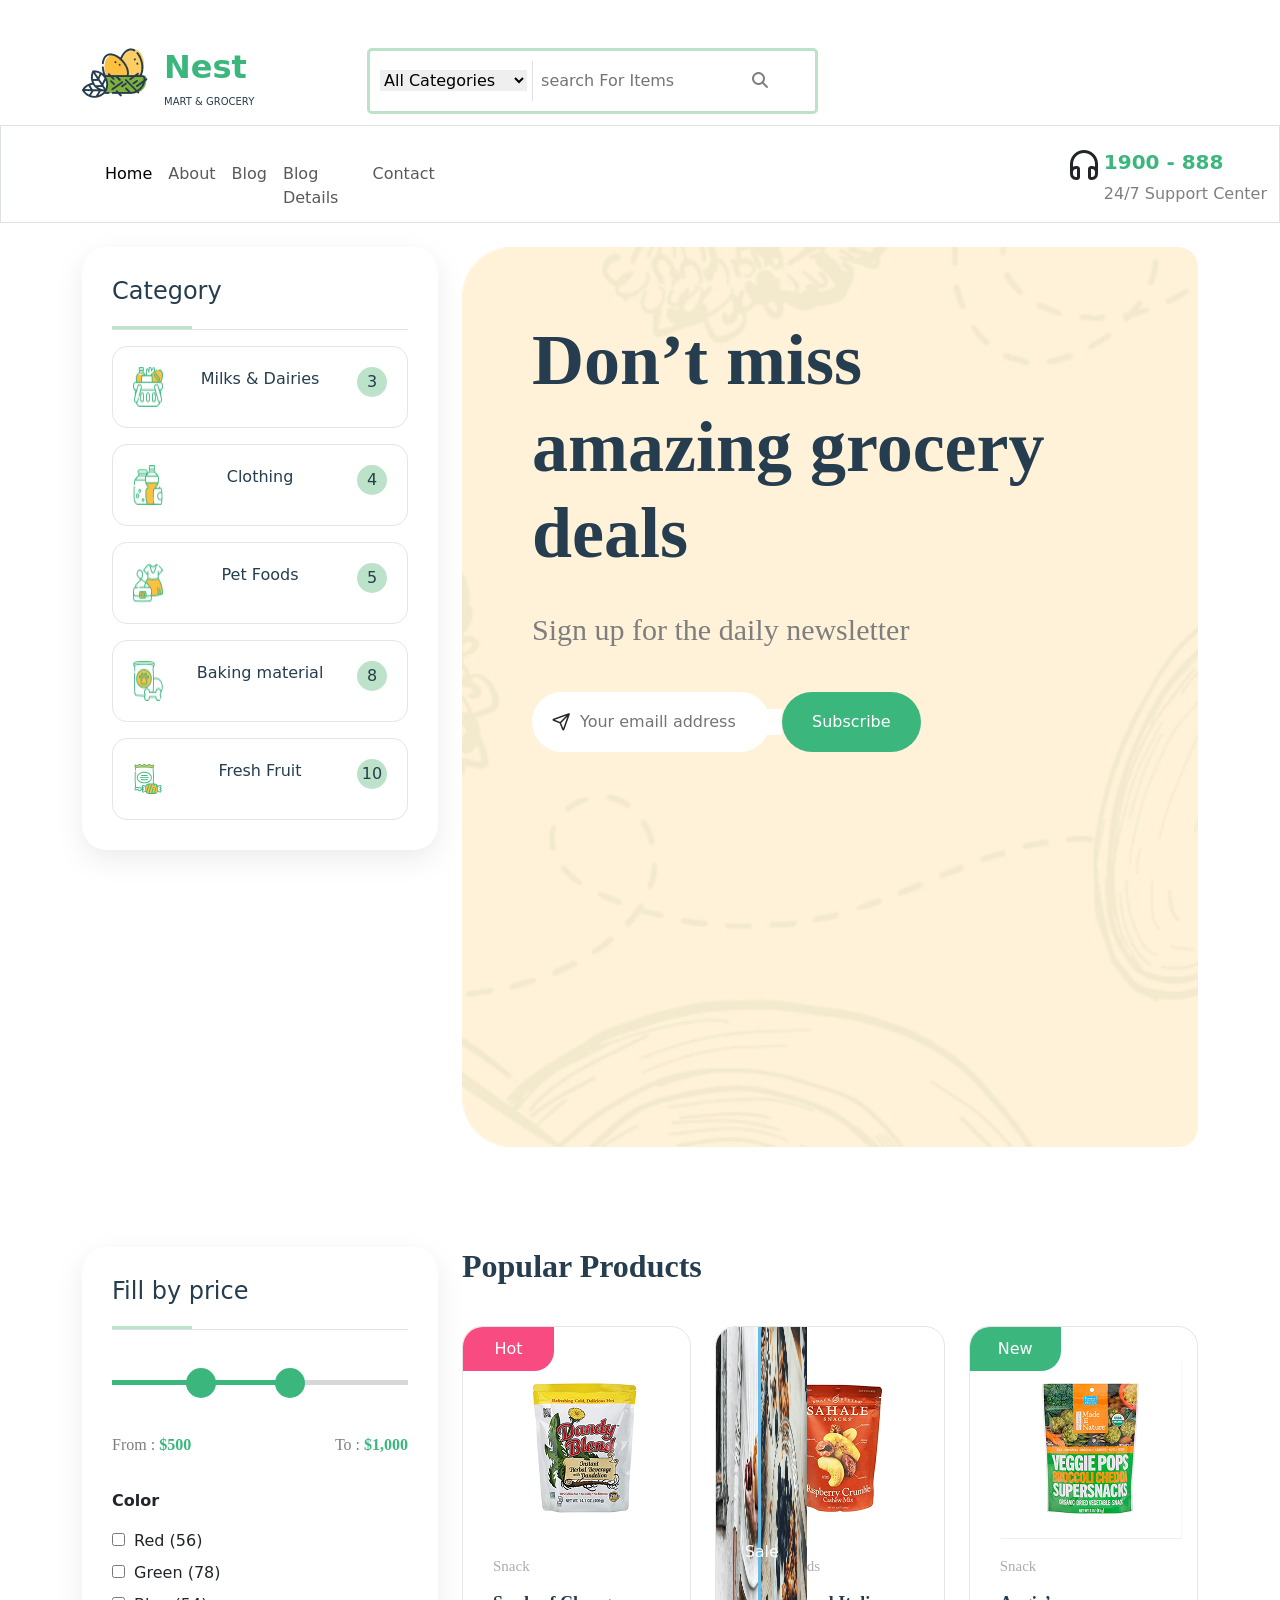
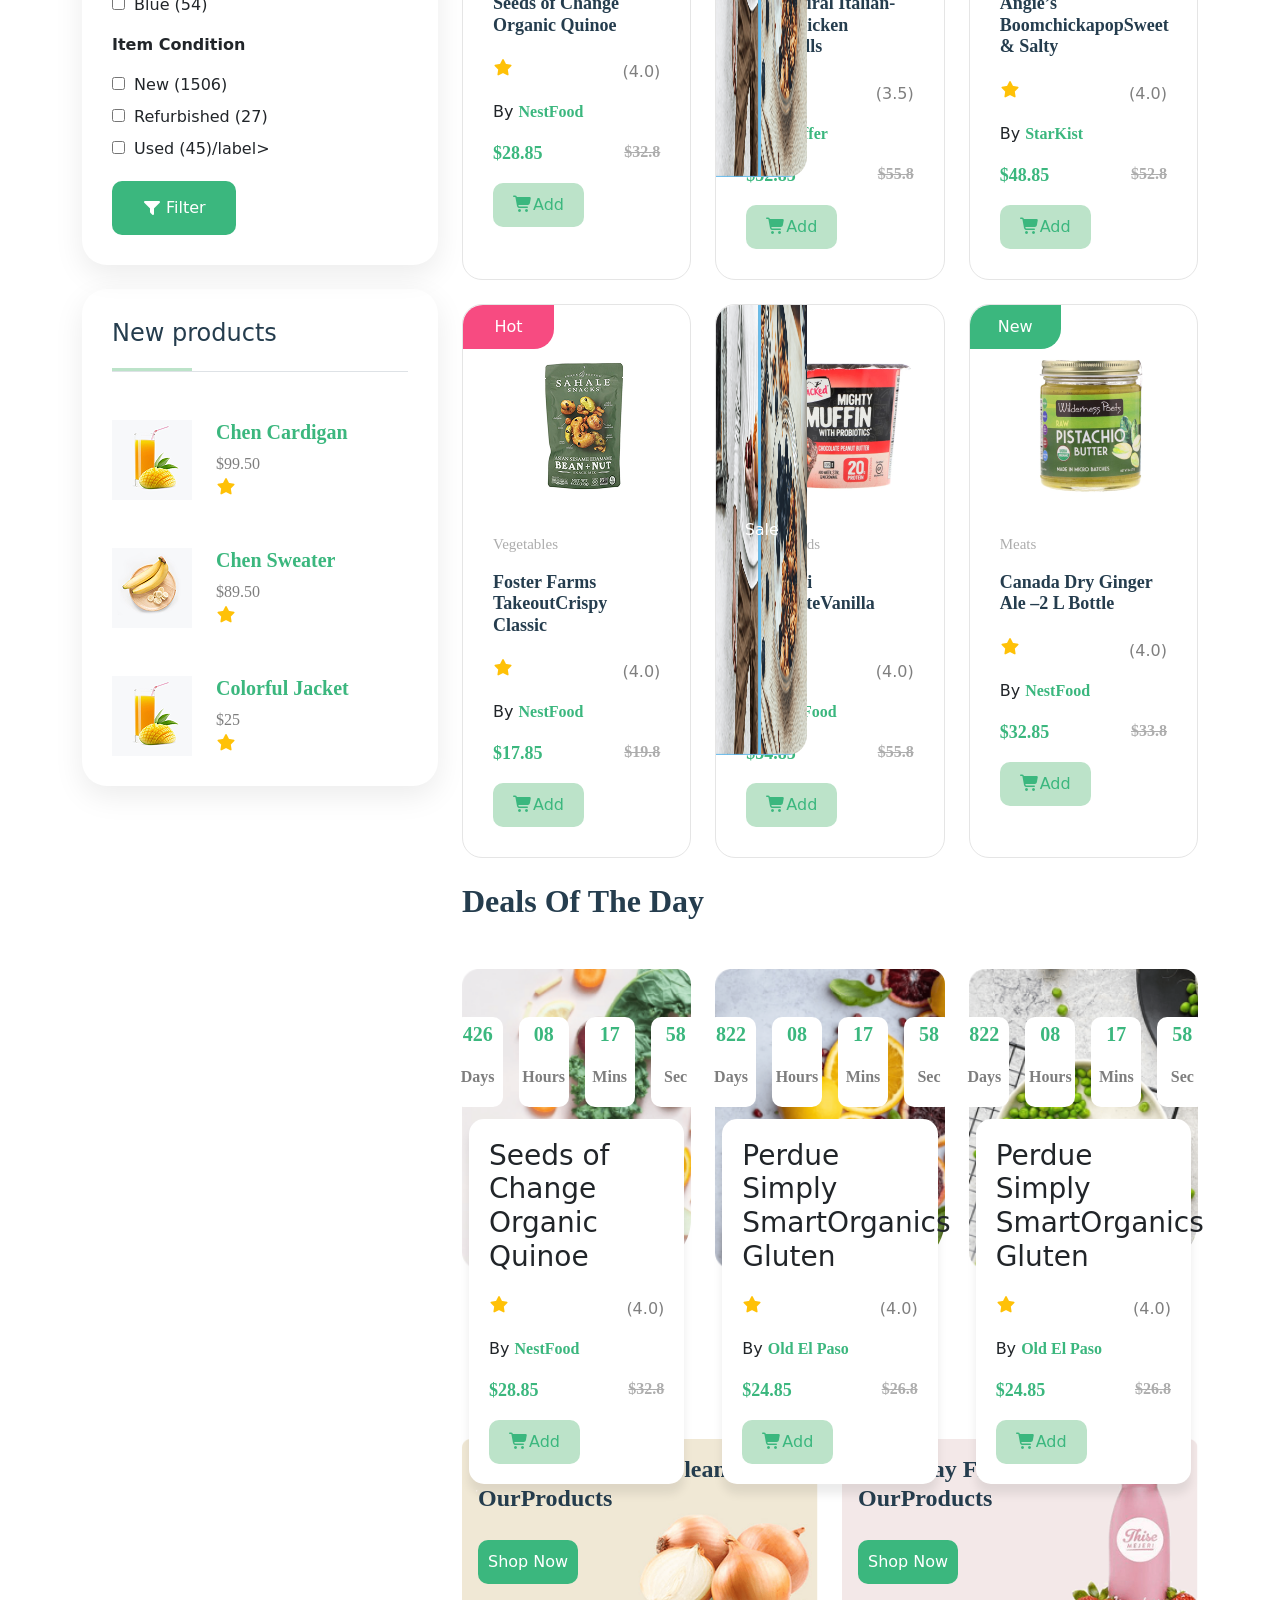
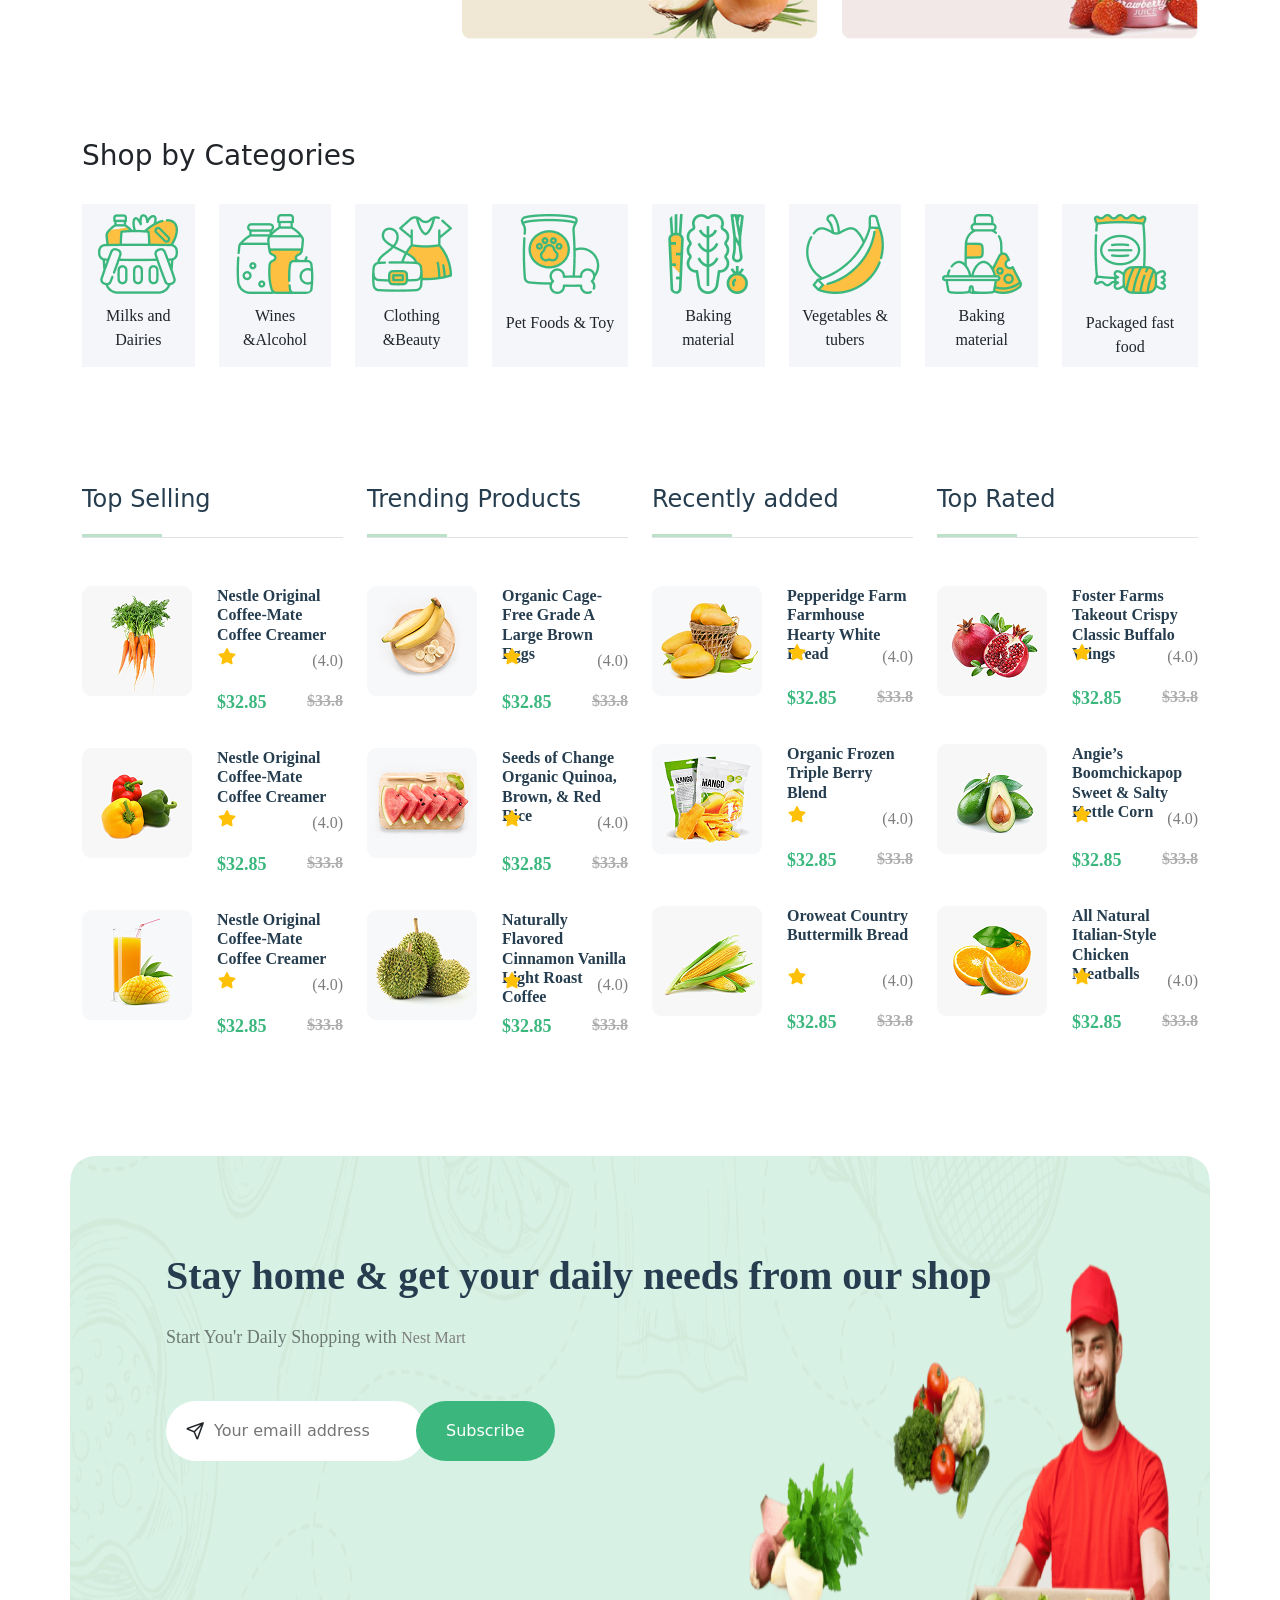
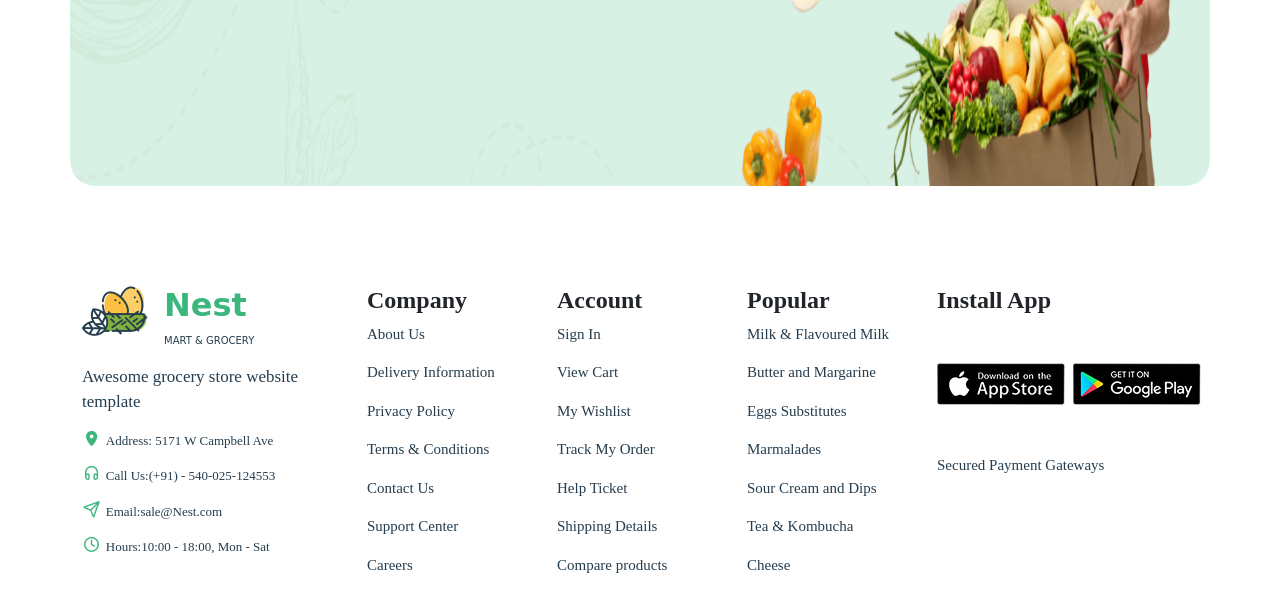
==== index.html @ 08a043b8 "update" ====
<!doctype html>
<html lang="en">
  <head>
    <meta charset="UTF-8" />
    <meta name="viewport" content="width=device-width, initial-scale=1.0" />
    <title>Home</title>
    <link rel="stylesheet" href="./CSS/bootstrap.min.css" />
    <link rel="stylesheet" href="./CSS/all.min.css" />
    <link rel="stylesheet" href="./CSS/style.css" />
    <link
      rel="stylesheet"
      href="https://cdn.jsdelivr.net/npm/swiper@11/swiper-bundle.min.css"
    />
  </head>
  <body>
    <header>
      <div class="container">
        <div class="row mt-5">
          <div class="col-md-3">
            <div class="d-flex">
              <figure>
                <img src="./imges/Clip path group.png" alt="lago" />
              </figure>
              <figcaption class="ms-3">
                <h2 class="h2-top">Nest</h2>
                <p class="p-top">MART & GROCERY</p>
              </figcaption>
            </div>
          </div>
          <div class="col-md-5">
            <div class="search">
              <select class="border-0">
                <option value="All Categories">All Categories</option>
                <option value="Milks & Dairies">Milks & Dairies</option>
                <option value="Clothing">Clothing</option>
                <option value="Pet Foods">Pet Foods</option>
                <option value="Baking material">Baking material</option>
                <option value="Fresh Fruit">Fresh Fruit</option>
              </select>
              <input
                type="text"
                placeholder="search For Items"
                class="p-2 w-50 border-0 border-start text-black-50"
              />
              <i class="fa-solid fa-magnifying-glass fa-1x text-black-50"></i>
            </div>
          </div>
         
        </div>
      </div>
      <nav class="navbar navbar-expand-lg border p-0">
        <div class="container-fluid ms-5 ps-5 mt-4">
          <button
            class="navbar-toggler"
            type="button"
            data-bs-toggle="collapse"
            data-bs-target="#navbarNavDropdown"
            aria-controls="navbarNavDropdown"
            aria-expanded="false"
            aria-label="Toggle navigation"
          >
            <span class="navbar-toggler-icon"></span>
          </button>
          <div class="collapse navbar-collapse" id="navbarNavDropdown">
            <ul class="navbar-nav">
              <li class="nav-item">
                <a class="nav-link active" aria-current="page" href="#" id="Home">Home</a>
              </li>
              <li class="nav-item">
                <a class="nav-link" href="#" id="About">About</a>
              </li>
              <li class="nav-item dropdown">
                <a
                  class="nav-link "
                  href="#"
                  id="Blog"
                >
                  Blog
                </a>
               
                <ul class="dropdown-menu">
                  <li><a class="dropdown-item" href="#">Action</a></li>
                  <li><a class="dropdown-item" href="#">Another action</a></li>
                  <li>
                    <a class="dropdown-item" href="#">Something else here</a>
                  </li>
                </ul>
              </li>
              <li class="nav-item">
                <a class="nav-link" href="#" id="Blog-Details">Blog Details</a>
              </li>
             
              <li class="nav-item">
                <a class="nav-link" href="#" id="Contact">Contact</a>
              </li>
            
            </ul>
            <div class="d-flex justify-content-end w-75">
              <i class="fa-regular fa-headphones fa-2x"></i>
              <div>
                <h5 class="h2-top">1900 - 888</h5>
                <p class="text-black-50">24/7 Support Center</p>
              </div>
            </div>
          </div>
        </div>
      </nav>
      <div class="container mt-4">
        <div class="row">
          <div class="col-md-4">
            <div class="catg">
              <h4 class="border-bottom w-100 catg-text-color">Category</h4>
              <div class="d-flex justify-content-between mt-3 style-cat-name">
                <img src="./imges/category-1.svg (1).png" alt="mailks" />
                <p class="catg-text-color">Milks & Dairies</p>
                <div class="number bg-second">3</div>
              </div>
              <div class="d-flex justify-content-between mt-3 style-cat-name">
                <img src="./imges/category-2.svg.png" alt="mailks" />
                <p class="catg-text-color">Clothing</p>
                <div class="number bg-second">4</div>
              </div>
              <div class="d-flex justify-content-between mt-3 style-cat-name">
                <img src="./imges/category-3.svg.png" alt="pet foods" />
                <p class="catg-text-color">Pet Foods</p>
                <div class="number bg-second">5</div>
              </div>
              <div class="d-flex justify-content-between mt-3 style-cat-name">
                <img src="./imges/category-4.svg.png" alt="Baking material" />
                <p class="catg-text-color">Baking material</p>
                <div class="number bg-second">8</div>
              </div>
              <div class="d-flex justify-content-between mt-3 style-cat-name">
                <img src="./imges/category-5.svg.svg" alt="Baking material" />
                <p class="catg-text-color">Fresh Fruit</p>
                <div class="number bg-second">10</div>
              </div>
            </div>
          </div>
          <div class="col-md-8">
            <div class="bg-img">
            <div class="head-content ">
              <h1>Don’t miss amazing grocery deals</h1>
              <p>Sign up for the daily newsletter</p>
               <div class="Subscribe">
              <i class="fa-regular fa-paper-plane"></i>
              <input type="email" class="border-0 ms-2" placeholder="Your emaill address">
              <button>Subscribe</button>
            </div>
            </div>
            </div>
           
          </div>
        </div>
      </div>
    
    </header>
    <section id="sec2">
           <div class="container mt-4">
        <div class="row">
          <div class="col-md-4">
            <div class="catg">
              <h4 class="border-bottom w-100 catg-text-color">Fill by price</h4>
               <div class="line">
                <div class="Dot2"></div>
               </div>
               <div class="mt-5 priceRang d-flex justify-content-between">
                  <p>From : <strong>$500</strong></p>
                <p>To : <strong>$1,000</strong></p>
               </div>
               <div class="colorFilter mt-3">
                <p class="fw-bold ">Color</p>
                <div class="mt-2">
                <input type="checkbox"   id="red">
                 <label for="red" class="ms-1">Red (56)</label>
                </div>
                <div class="mt-2">
                <input type="checkbox" id="Green">
                 <label for="Green" class="ms-1">Green (78)</label>
                </div>
                <div class="mt-2">
                <input type="checkbox" id="Blue">
                 <label for="Blue" class="ms-1">Blue (54)</label>
                </div>
                 
               </div>
                <div class="colorFilter mt-3">
                <p class="fw-bold ">Item Condition</p>
                <div class="mt-2">
                <input type="checkbox"   id="new">
                 <label for="new" class="ms-1">New (1506)</label>
                </div>
                <div class="mt-2">
                <input type="checkbox" id="Ref">
                 <label for="Ref" class="ms-1">Refurbished (27)</label>
                </div>
                <div class="mt-2">
                <input type="checkbox" id="used">
                 <label for="used" class="ms-1">Used (45)/label>
                </div>
                 
               </div>
               <button>
                 <i class="fa-solid fa-filter me-1"></i>Filter
               </button>
              
               </div>
                <div class="catg mt-4">
              <h4 class="border-bottom w-100 catg-text-color">New products</h4>
             
               <div class="mt-5 priceRang d-flex ">
                <figcaption>
                   <img src="./imges/thumbnail-3.jpg.png" alt="">
                </figcaption>
                <figcaption class="ms-4">
                <h5>Chen Cardigan</h5>
                <p class="mb-0">$99.50</p>
                <i class="fa-solid fa-star text-warning"></i>
                </figcaption>
                
               
               </div>
               <div class="mt-5 priceRang d-flex ">
                <figcaption>
                   <img src="./imges/thumbnail-4.jpg.png" alt="">
                </figcaption>
                <figcaption class="ms-4 ">
                <h5>Chen Sweater</h5>
                <p class="mb-0">$89.50</p>
                <i class="fa-solid fa-star text-warning"></i>
                </figcaption>
                
               
               </div>
               <div class="mt-5 priceRang d-flex ">
                <figcaption>
                   <img src="./imges/thumbnail-3.jpg.png" alt="">
                </figcaption>
                <figcaption class="ms-4">
                <h5>Colorful Jacket</h5>
                <p class="mb-0">$25</p>
                <i class="fa-solid fa-star text-warning"></i>
                </figcaption>
                
               
               </div>
               
              
              
               </div>
          </div>
          <div class="col-md-8  ">
            <h2 class=" popular">Popular Products</h2>
            <div class="row g-4 mt-3">
              <div class="col-lg-4 col-md-6 ">
                  <div class="product position-relative ">
              <figure>
                <img src="./imges/25.png" alt="">
              </figure>
              <figcaption>
                 <p class="p1" >Snack</p>
                 <h3>Seeds of Change Organic Quinoe</h3>
                 <div class="d-flex justify-content-between mt-4">
                  <i class="fa-solid fa-star text-warning"></i>
                  <p class="text-black-50">(4.0)</p>
                 </div>
                 <p>By  <strong class="nest">NestFood</strong> </p>
                 <div class="d-flex justify-content-between price">
                  <p>$28.85</p>
                  <p  class="text-decoration-line-through">$32.8</p>
                  <button><i class="fa-solid fa-cart-shopping"></i>Add</button>
                 </div>
                 <div class=" badge1 " >
                   <p class="p-0 m-0">Hot</p>
                 </div>
              </figcaption>
            </div>
              </div>
              <div class="col-lg-4 col-md-6">
                  <div class="product position-relative ">
              <figure>
                <img src="./imges/29.png" alt="">
              </figure>
              <figcaption>
                 <p class="p1" >Hodo Foods</p>
                 <h3>All Natural Italian-StyleChicken Meatballs</h3>
                 <div class="d-flex justify-content-between mt-4">
                  <i class="fa-solid fa-star text-warning"></i>
                  <p class="text-black-50">(3.5)</p>
                 </div>
                 <p>By  <strong class="nest">Stouffer</strong> </p>
                 <div class="d-flex justify-content-between flex-wrap price">
                  <p>$52.85</p>
                  <p  class="text-decoration-line-through">$55.8</p>
                  <button><i class="fa-solid fa-cart-shopping"></i>Add</button>
                 </div>
                 <div class=" badge1 bg1" >
                   <p class="p-0 m-0">Sale</p>
                 </div>
              </figcaption>
            </div>
              </div>
              <div class="col-lg-4 col-md-6  ">
                  <div class="product  position-relative ">
              <figure>
                <img src="./imges/33.png" alt="">
              </figure>
              <figcaption>
                 <p class="p1" >Snack</p>
                 <h3>Angie’s BoomchickapopSweet & Salty</h3>
                 <div class="d-flex justify-content-between mt-4">
                  <i class="fa-solid fa-star text-warning"></i>
                  <p class="text-black-50">(4.0)</p>
                 </div>
                 <p>By  <strong class="nest">StarKist</strong> </p>
                 <div class="d-flex justify-content-between price">
                  <p>$48.85</p>
                  <p  class="text-decoration-line-through">$52.8</p>
                  <button><i class="fa-solid fa-cart-shopping"></i>Add</button>
                 </div>
                 <div class=" badge1 bg2" >
                   <p class="p-0 m-0">New</p>
                 </div>
              </figcaption>
            </div>
              </div>
              <div class="col-lg-4 col-md-6">
                  <div class="product position-relative ">
              <figure>
                <img src="./imges/37.png" alt="">
              </figure>
              <figcaption>
                 <p class="p1" >Vegetables</p>
                 <h3>Foster Farms TakeoutCrispy Classic</h3>
                 <div class="d-flex justify-content-between mt-4">
                  <i class="fa-solid fa-star text-warning"></i>
                  <p class="text-black-50">(4.0)</p>
                 </div>
                 <p>By  <strong class="nest">NestFood</strong> </p>
                 <div class="d-flex justify-content-between price">
                  <p>$17.85</p>
                  <p  class="text-decoration-line-through">$19.8</p>
                  <button><i class="fa-solid fa-cart-shopping"></i>Add</button>
                 </div>
                 <div class=" badge1 " >
                   <p class="p-0 m-0">Hot</p>
                 </div>
              </figcaption>
            </div>
              </div>
               <div class="col-lg-4 col-md-6">
                  <div class="product position-relative ">
              <figure>
                <img src="./imges/div.product-img.png" alt="Hodo Foods">
              </figure>
              <figcaption>
                 <p class="p1" >Hodo Foods</p>
                 <h3>Chobani CompleteVanilla Greek</h3>
                 <div class="d-flex justify-content-between mt-4">
                  <i class="fa-solid fa-star text-warning"></i>
                  <p class="text-black-50">(4.0)</p>
                 </div>
                 <p>By  <strong class="nest">NestFood</strong> </p>
                 <div class="d-flex justify-content-between price">
                  <p>$54.85</p>
                  <p  class="text-decoration-line-through">$55.8</p>
                  <button><i class="fa-solid fa-cart-shopping"></i>Add</button>
                 </div>
                 <div class=" badge1 bg1" >
                   <p class="p-0 m-0">Sale</p>
                 </div>
              </figcaption>
            </div>
              </div>
                <div class="col-lg-4 col-md-6 ">
                  <div class="product position-relative ">
              <figure>
                <img src="./imges/div.product-img (1).png" alt="Hodo Foods">
              </figure>
              <figcaption>
                 <p class="p1" >Meats</p>
                 <h3>Canada Dry Ginger Ale –2 L Bottle</h3>
                 <div class="d-flex justify-content-between mt-4">
                  <i class="fa-solid fa-star text-warning"></i>
                  <p class="text-black-50">(4.0)</p>
                 </div>
                 <p>By  <strong class="nest">NestFood</strong> </p>
                 <div class="d-flex justify-content-between price">
                  <p>$32.85</p>
                  <p  class="text-decoration-line-through">$33.8</p>
                  <button><i class="fa-solid fa-cart-shopping"></i>Add</button>
                 </div>
                 <div class=" badge1 bg2" >
                   <p class="p-0 m-0">New</p>
                 </div>
              </figcaption>
            </div>
              </div>
              
            </div>
          
          </div>
        </div>
      </div>
    </section>
    <section id="sec3"> 
      <div class="container mt-4">
        <div class="row">
            <div class="col-md-4">
            
          </div>
          <div class="col-md-8 ">
            <h2 class=" popular">Deals Of The Day</h2>
            <div class="row mt-5">
              <div class="col-lg-4   position-relative">
                <div class="Deals d-flex justify-content-center ">
                 <div class="days mt-5 d-flex justify-content-center ">
                   <div class="day d-flex justify-content-center align-items-center flex-column ">
                    <p>426</p>
                    <p>Days</p>
                   </div>
                    <div class="day ms-3 d-flex justify-content-center align-items-center flex-column ">
                    <p>08</p>
                    <p>Hours</p>
                   </div>
                    <div class="day  ms-3 d-flex justify-content-center align-items-center flex-column ">
                    <p>17</p>
                    <p>Mins</p>
                   </div>
                    <div class="day ms-3 d-flex justify-content-center align-items-center flex-column ">
                    <p>58</p>
                    <p>Sec</p>
                   </div>
                 </div>
                 <div>
                  
                 </div>
                </div>
                 <div class="d-flex justify-content-center">
                     <div class="discrdtion" >
                 <h3>Seeds of Change Organic Quinoe</h3>
                 <div class="d-flex justify-content-between mt-4">
                  <i class="fa-solid fa-star text-warning"></i>
                  <p class="text-black-50">(4.0)</p>
                 </div>
                 <p>By  <strong class="nest">NestFood</strong> </p>
                 <div class="d-flex justify-content-between price">
                  <p>$28.85</p>
                  <p  class="text-decoration-line-through">$32.8</p>
                  <button><i class="fa-solid fa-cart-shopping"></i>Add</button>
                 </div>
                 
                 </div>
                 </div>
              
              </div>
               <div class="col-lg-4  margin position-relative">
                <div class="Deals dg-deals1 d-flex justify-content-center ">
                 <div class="days mt-5 d-flex justify-content-center ">
                   <div class="day d-flex justify-content-center align-items-center flex-column ">
                    <p>822</p>
                    <p>Days</p>
                   </div>
                    <div class="day ms-3 d-flex justify-content-center align-items-center flex-column ">
                    <p>08</p>
                    <p>Hours</p>
                   </div>
                    <div class="day  ms-3 d-flex justify-content-center align-items-center flex-column ">
                    <p>17</p>
                    <p>Mins</p>
                   </div>
                    <div class="day ms-3 d-flex justify-content-center align-items-center flex-column ">
                    <p>58</p>
                    <p>Sec</p>
                   </div>
                 </div>
                 <div>
                  
                 </div>
                </div>
                 <div class="d-flex justify-content-center">
                     <div class="discrdtion" >
                 <h3>Perdue Simply SmartOrganics Gluten</h3>
                 <div class="d-flex justify-content-between mt-4">
                  <i class="fa-solid fa-star text-warning"></i>
                  <p class="text-black-50">(4.0)</p>
                 </div>
                 <p>By  <strong class="nest">Old El Paso</strong> </p>
                 <div class="d-flex justify-content-between price">
                  <p>$24.85</p>
                  <p  class="text-decoration-line-through">$26.8</p>
                  <button><i class="fa-solid fa-cart-shopping"></i>Add</button>
                 </div>
                 
                 </div>
                 </div>
              
              </div>
               <div class="col-lg-4  margin position-relative">
                <div class="Deals dg-deals2 d-flex justify-content-center ">
                 <div class="days mt-5 d-flex justify-content-center ">
                   <div class="day d-flex justify-content-center align-items-center flex-column ">
                    <p>822</p>
                    <p>Days</p>
                   </div>
                    <div class="day ms-3 d-flex justify-content-center align-items-center flex-column ">
                    <p>08</p>
                    <p>Hours</p>
                   </div>
                    <div class="day  ms-3 d-flex justify-content-center align-items-center flex-column ">
                    <p>17</p>
                    <p>Mins</p>
                   </div>
                    <div class="day ms-3 d-flex justify-content-center align-items-center flex-column ">
                    <p>58</p>
                    <p>Sec</p>
                   </div>
                 </div>
                 <div>
                  
                 </div>
                </div>
                 <div class="d-flex justify-content-center">
                     <div class="discrdtion" >
                 <h3>Perdue Simply SmartOrganics Gluten</h3>
                 <div class="d-flex justify-content-between mt-4">
                  <i class="fa-solid fa-star text-warning"></i>
                  <p class="text-black-50">(4.0)</p>
                 </div>
                 <p>By  <strong class="nest">Old El Paso</strong> </p>
                 <div class="d-flex justify-content-between price">
                  <p>$24.85</p>
                  <p  class="text-decoration-line-through">$26.8</p>
                  <button><i class="fa-solid fa-cart-shopping"></i>Add</button>
                 </div>
                 
                 </div>
                 </div>
              
              </div>
            </div>
          </div>
        </div>
      </div>
    </section>
    <section id="sec4">
      <div class="container">
        <div class="row justify-content-end">
          <div class="col-md-4">
           
          </div>
         
        
          <div class="col-md-4 ">
            <div class="bg-con d-flex justify-content-center align-items-center">
               <div class="cont p-3  ">    
                 <h3>Everyday Fresh &Clean with OurProducts</h3>
                 <button>Shop Now</button>
   
             </div>
            </div>
             
          </div>
          <div class="col-md-4 m">
            <div class="bg-con1 d-flex justify-content-center align-items-center">
               <div class="cont p-3  ">    
                 <h3>Everyday Fresh &Clean with OurProducts</h3>
                 <button>Shop Now</button>
   
             </div>
            </div>
             
          </div>
        
        </div>
      </div>
    </section>
    <section id="sec5">
      <div class="container">
       <div class="row ">
        <div class="col-12">
           <h3>Shop by Categories</h3>
        </div>
       </div>
       <div class="row mt-4 ">
        <div class="col-lg col-md-4 col-6 ">
          <div class="catgyry text-center">
             <img src="./imges/93.png" alt="">
             <p>Milks and Dairies</p>
          </div>
         
        </div>
         <div class="col-lg col-md-4 col-6">
          <div class="catgyry text-center">
             <img src="./imges/95.png" alt="">
             <p>Wines &Alcohol</p>
          </div>
         
        </div>
         <div class="col-lg col-md-4 col-6">
          <div class="catgyry text-center">
             <img src="./imges/97.png" alt="">
             <p>Clothing &Beauty</p>
          </div>
         
        </div>
         <div class="col-lg col-md-4 col-6">
          <div class="catgyry text-center">
             <img src="./imges/Figure.png" alt="">
             <p>Pet Foods & Toy</p>
          </div>
         
        </div>
         <div class="col-lg col-md-4 col-6">
          <div class="catgyry text-center">
             <img src="./imges/107.png" alt="">
             <p>Baking material</p>
          </div>
         
        </div>
         <div class="col-lg col-md-4 col-6">
          <div class="catgyry text-center">
             <img src="./imges/category-7.svg fill.png" alt="">
             <p>Vegetables & tubers</p>
           </div>
         
        </div>
         <div class="col-lg col-md-4 col-6">
          <div class="catgyry text-center">
             <img src="./imges/category-6.svg fill.png" alt="">
             <p>Baking material</p>
           </div>
         
        </div>
        <div class="col-lg col-md-4 col-6">
          <div class="catgyry text-center">
             <img src="./imges/Figure (1).png"  alt="">
             <p>Packaged fast food</p>
           </div>
         
        </div>
       </div>
      </div>
    </section>
    <section id="sec6">
      <div class="container">
        <div class="row g-4">
          <div class="col-lg-3 col-md-6 col-12 ">
              <div>
              <h4 class="border-bottom w-100 catg-text-color">Top Selling</h4>
               <div class="mt-5 priceRang d-flex ">
                <figcaption>
                   <img src="./imges/109.png" alt="">
                </figcaption>
                <figcaption class="ms-4 mt-0 text-style ">
                <h5>Nestle Original Coffee-Mate Coffee Creamer</h5>
                <div class="d-flex justify-content-between" >
                  <i class="fa-solid fa-star text-warning"></i>
                  <p>(4.0)</p>
                </div>
                <div class="d-flex  mt-0 justify-content-between price">
                  <p>$32.85 </p>
                  <p  class="text-decoration-line-through">$33.8</p>
                 
                 </div>
                
                </figcaption>
                
               
               </div>
             
               
              
              
               </div>
               <div>
             
               <div class="mt-3 priceRang d-flex ">
                <figure>
                   <img src="./imges/111.png" alt="">
                </figure>
                <figcaption class="ms-4 mt-0 text-style ">
                <h5>Nestle Original Coffee-Mate Coffee Creamer</h5>
                <div class="d-flex justify-content-between" >
                  <i class="fa-solid fa-star text-warning"></i>
                  <p>(4.0)</p>
                </div>
                <div class="d-flex  mt-0 justify-content-between price">
                  <p>$32.85 </p>
                  <p  class="text-decoration-line-through">$33.8</p>
                 
                 </div>
                
                </figcaption>
                
               
               </div>
             
               
              
              
               </div>
               <div>
             
               <div class="mt-3 priceRang d-flex ">
                <figcaption>
                   <img src="./imges/113.png" alt="">
                </figcaption>
                <figcaption class="ms-4 mt-0 text-style ">
                <h5>Nestle Original Coffee-Mate Coffee Creamer</h5>
                <div class="d-flex justify-content-between" >
                  <i class="fa-solid fa-star text-warning"></i>
                  <p>(4.0)</p>
                </div>
                <div class="d-flex  mt-0 justify-content-between price">
                  <p>$32.85 </p>
                  <p  class="text-decoration-line-through">$33.8</p>
                 
                 </div>
                
                </figcaption>
                
               
               </div>
             
               
              
              
               </div>
          </div>
           <div class="col-lg-3 col-md-6 col-12 ">
              <div>
              <h4 class="border-bottom w-100 catg-text-color">Trending Products</h4>
               <div class="mt-5 priceRang d-flex ">
                <figcaption>
                   <img src="./imges/115.png" alt="">
                </figcaption>
                <figcaption class="ms-4  text-style ">
                <h5 class="">Organic Cage-Free Grade A Large Brown Eggs</h5>
                <div class="d-flex  justify-content-between" >
                  <i class="fa-solid fa-star text-warning"></i>
                  <p>(4.0)</p>
                </div>
                <div class="d-flex  mt-0 justify-content-between price">
                  <p>$32.85 </p>
                  <p  class="text-decoration-line-through">$33.8</p>
                 
                 </div>
                
                </figcaption>
                
               
               </div>
             
               
              
              
               </div>
               <div>
               <div class="mt-3 priceRang d-flex ">
                <figcaption>
                   <img src="./imges/117.png" alt="">
                </figcaption>
                <figcaption class="ms-4 mt-0 text-style ">
                <h5>Seeds of Change Organic Quinoa, Brown, & Red Rice</h5>
                <div class="d-flex justify-content-between" >
                  <i class="fa-solid fa-star text-warning"></i>
                  <p>(4.0)</p>
                </div>
                <div class="d-flex  mt-0 justify-content-between price">
                  <p>$32.85 </p>
                  <p  class="text-decoration-line-through">$33.8</p>
                 
                 </div>
                
                </figcaption>
                
               
               </div>
             
               
              
              
               </div>
              <div>
               <div class="mt-3 priceRang d-flex ">
                <figcaption>
                   <img src="./imges/119.png" alt="">
                </figcaption>
                <figcaption class="ms-4 mt-0 text-style ">
                <h5>Naturally Flavored Cinnamon Vanilla Light Roast Coffee</h5>
                <div class="d-flex justify-content-between" >
                  <i class="fa-solid fa-star text-warning"></i>
                  <p>(4.0)</p>
                </div>
                <div class="d-flex  mt-0 justify-content-between price">
                  <p>$32.85 </p>
                  <p  class="text-decoration-line-through">$33.8</p>
                 
                 </div>
                
                </figcaption>
                
               
               </div>
             
               
              
              
               </div>
          </div>
           <div class="col-lg-3 col-md-6 col-12  ">
              <div>
              <h4 class="border-bottom w-100 catg-text-color">Recently added</h4>
               <div class="mt-5 priceRang d-flex ">
                <figcaption>
                   <img src="./imges/121.png" alt="">
                </figcaption>
                <figcaption class="ms-4 mt-0 text-style ">
                <h5 class="mb-1">Pepperidge Farm Farmhouse Hearty White Bread</h5>
                <div class="d-flex justify-content-between" >
                  <i class="fa-solid fa-star text-warning"></i>
                  <p>(4.0)</p>
                </div>
                <div class="d-flex  mt-0 justify-content-between price">
                  <p>$32.85 </p>
                  <p  class="text-decoration-line-through">$33.8</p>
                 
                 </div>
                
                </figcaption>
                
               
               </div>
             
               
              
              
               </div>
               <div>
               <div class="mt-3 priceRang d-flex ">
                <figcaption>
                   <img src="./imges/123.png" alt="">
                </figcaption>
                <figcaption class="ms-4 mt-0 text-style ">
                <h5>Organic Frozen Triple Berry Blend</h5>
                <div class="d-flex justify-content-between" >
                  <i class="fa-solid fa-star text-warning"></i>
                  <p>(4.0)</p>
                </div>
                <div class="d-flex  mt-0 justify-content-between price">
                  <p>$32.85 </p>
                  <p  class="text-decoration-line-through">$33.8</p>
                 
                 </div>
                
                </figcaption>
                
               
               </div>
             
               
              
              
               </div>
              <div>
               <div class="mt-3 priceRang d-flex ">
                <figcaption>
                   <img src="./imges/125.png" alt="">
                </figcaption>
                <figcaption class="ms-4 mt-0 text-style ">
                <h5>Oroweat Country Buttermilk Bread</h5>
                <div class="d-flex justify-content-between" >
                  <i class="fa-solid fa-star text-warning"></i>
                  <p>(4.0)</p>
                </div>
                <div class="d-flex  mt-0 justify-content-between price">
                  <p>$32.85 </p>
                  <p  class="text-decoration-line-through">$33.8</p>
                 
                 </div>
                </figcaption>
               </div>
               </div>
          </div>
           <div class="col-lg-3 col-md-6 col-12  ">
              <div>
              <h4 class="border-bottom w-100 catg-text-color">Top Rated</h4>
               <div class="mt-5 priceRang d-flex ">
                <figcaption>
                   <img src="./imges/127.png" alt="">
                </figcaption>
                <figcaption class="ms-4 mt-0 text-style ">
                <h5 class="mb-1">Foster Farms Takeout Crispy Classic Buffalo Wings</h5>
                <div class="d-flex justify-content-between" >
                  <i class="fa-solid fa-star text-warning"></i>
                  <p>(4.0)</p>
                </div>
                <div class="d-flex  mt-0 justify-content-between price">
                  <p>$32.85 </p>
                  <p  class="text-decoration-line-through">$33.8</p>
                 
                 </div>
                
                </figcaption>
                
               
               </div>
             
               
              
              
               </div>
               <div>
               <div class="mt-3 priceRang d-flex ">
                <figcaption>
                   <img src="./imges/129.png" alt="">
                </figcaption>
                <figcaption class="ms-4 mt-0 text-style ">
                <h5>Angie’s Boomchickapop Sweet & Salty Kettle Corn</h5>
                <div class="d-flex justify-content-between" >
                  <i class="fa-solid fa-star text-warning"></i>
                  <p>(4.0)</p>
                </div>
                <div class="d-flex  mt-0 justify-content-between price">
                  <p>$32.85 </p>
                  <p  class="text-decoration-line-through">$33.8</p>
                 
                 </div>
                
                </figcaption>
                
               
               </div>
             
               
              
              
               </div>
              <div>
               <div class="mt-3 priceRang d-flex ">
                <figcaption>
                   <img src="./imges/131.png" alt="">
                </figcaption>
                <figcaption class="ms-4 mt-0 text-style ">
                <h5>All Natural Italian-Style Chicken Meatballs</h5>
                <div class="d-flex justify-content-between" >
                  <i class="fa-solid fa-star text-warning"></i>
                  <p>(4.0)</p>
                </div>
                <div class="d-flex  mt-0 justify-content-between price">
                  <p>$32.85 </p>
                  <p  class="text-decoration-line-through">$33.8</p>
                 
                 </div>
                </figcaption>
               </div>
               </div>
          </div>
        </div>
      </div>
    </section>
    <section id="sec7">
      <div class="container bg-sec">
        <div class="row">
          <div class="col-12 mt-5 ms-5 ps-5 pt-5">
            <div class="sec-content">
             <h2>Stay home & get your daily needs from our shop</h2>
             <p class="mt-4 text-black-50">Start You'r Daily Shopping with <span>Nest Mart</span></p>
             <div class="width">
               <div class="Subscribe">
              <i class="fa-regular fa-paper-plane"></i>
              <input type="email" class="border-0 ms-2" placeholder="Your emaill address">
              <button>Subscribe</button>
            </div>
             </div>
              
          </div>
          </div>
          
        </div>
      </div>
      
    </section>
    <Footer id="sec8">
     <div class="container">
       <div class="row g-4">
         <div class="col-lg-3  col-md-6">
             <div class="d-flex">
              <figure>
                <img src="./imges/Clip path group.png" alt="lago" />
              </figure>
              <figcaption class="ms-3">
                <h2 class="h2-top">Nest</h2>
                <p class="p-top">MART & GROCERY</p>
              </figcaption>
            </div>
            <p class="hw">Awesome grocery store website template</p>
            <div class="d">
              <div class="d-flex location">
                <i class="fa-solid fa-location-dot"></i>
                <p>Address: 5171 W Campbell Ave</p>
              </div>
              <div class="d-flex location">
                <i class="fa-regular fa-headphones"></i>
                <p>Call Us:(+91) - 540-025-124553</p>
              </div>
               <div class="d-flex location">
                <i class="fa-regular fa-paper-plane"></i>
                <p>Email:sale@Nest.com</p>
              </div>
              <div class="d-flex location">
                <i class="fa-regular fa-clock"></i>
                <p>Hours:10:00 - 18:00, Mon - Sat</p>
              </div>
              
            </div>
         </div>
         <div class="col-lg-2 col-md-6">
          <div class="Footer-div">
             <h5>Company</h5>
             <p>About Us</p>
             <p>Delivery Information</p>
             <p>Privacy Policy</p>
             <p>Terms & Conditions</p>
             <p>Contact Us</p>
             <p>Support Center</p>
             <p>Careers</p>
          </div>
         </div>
         <div class="col-lg-2 col-md-6">
          <div class="Footer-div">
             <h5>Account</h5>
             <p>Sign In</p>
             <p>View Cart</p>
             <p>My Wishlist</p>
             <p>Track My Order</p>
             <p>Help Ticket</p>
             <p>Shipping Details</p>
             <p>Compare products</p>
          </div>
         </div>
       
          <div class="col-lg-2 col-md-6">
          <div class="Footer-div">
             <h5>Popular</h5>
             <p>Milk & Flavoured Milk</p>
             <p>Butter and Margarine</p>
             <p>Eggs Substitutes</p>
             <p>Marmalades</p>
             <p>Sour Cream and Dips</p>
             <p>Tea & Kombucha</p>
             <p>Cheese</p>
          </div>
          
         </div>
          <div class="col-lg-3 col-sm-12 col-md-6">
          <div class="Footer-div">
             <h5>Install App</h5>
             <div class="Daonloads mt-5 ">
              <figcaption class="d-flex">
                <img src="./imges/162.png"  alt="apple">
                <img src="./imges/163.png" class="ms-2" alt="apple">
              </figcaption>
              <p class="mt-5">Secured Payment Gateways</p>
             </div>
            
          </div>
          
         </div>
         </div>
        </div>
        </div>
    </Footer>


    <script src="./Js/jquery-3.7.1.min.js"></script>
    <script src="./Js/bootstrap.bundle.min.js"></script>
    <script src="https://cdn.jsdelivr.net/npm/swiper@11/swiper-bundle.min.js"></script>
    <script src="./Js/main.js"></script>
  </body>
</html>
---- CSS/style.css ----
html,body{
  --mainFont: Quicksand;
  --mainColor: #3BB77E;
  --secoundcolor:#BCE3C9 ;
  overflow-x: hidden;

}
.maincolor{
  color: var(--mainColor)
  
}

.h2-top{
  color: #3BB77E;
  font-weight: bold;
}
.p-top{
  color: #253D4E;
  font-size: 10px;
}
.search{
  border: #BCE3C9 3px solid;
  padding: 10px;
  border-radius: 5px;

}
.number{
  background-color: #3BB77E;
  width: 20px;
  height: 20px;
  border-radius: 50%;
  display: flex;
  justify-content: center;
  align-items: center;
  top: -7px;
  color: white;
}
.catg{
  padding: 30px;
  box-shadow: 0px 10px 30px  rgba(0,0,0,0.08);
  border-radius: 25px;

}
.catg-text-color{
  color: #253D4E;
}
h4::after{
  content: "";
  display: block;
  width: 80px;
  height: 3px;
  background: var(--secoundcolor);
  margin-top: 20px;
}
.style-cat-name{
   border-radius: 15px;
   padding: 20px;
  
     border: 1px solid #e5e5e5;
 
}
.bg-second{
  background-color: var(--secoundcolor);
  width: 30px;
  height: 30px;
  color: #253D4E;
}
.bg-img{
  background-image: url('../imges/Tabpanel\ \(1\).png');
  background-size: cover;
  height: 100vh;
  border-radius: 20px;

}
.head-content{
  padding: 70px;
}
.head-content h1{
  font-family: var(--mainFont);
  font-size: 72px;
  color: #253D4E;
  font-weight: bold;
}
.head-content p{
  font-size: 30px;
  font-family: lato;
  color: #7E7E7E;
  margin-top: 30px;
  margin-bottom: 40px;

}
.Subscribe{
  width: 40%;
  height: 60px;
  border-radius: 30px;
  background-color: white;
  display: flex;
  align-items: center;
  padding: 20px;
  
}
.Subscribe button{
  height: 60px;
  padding:  15px 30px;
  background-color: var(--mainColor);
  border-radius: 30px;
 border: none;
 color: white;
 
}
.line{
  margin-top: 50px;
  width: 100%;
  height: 5px;
  background-color: #D6D7D9;
  position: relative;
}
.line::after{
  content: "";
  position: absolute;
  background-color: var(--mainColor);
  width: 60%;
  height:inherit;
}
.line::before{
  content: "";
  position: absolute;
  background-color: var(--mainColor);
  width:30px;
  height:30px;
  border-radius: 50%;
  bottom: 50%;
  left: 20%;
  transform: translate(50%,50%);
}
.Dot2{
  content: "";
  position: absolute;
  background-color: var(--mainColor);
  width:30px;
  height:30px;
  border-radius: 50%;
  bottom: 50%;
  left: 50%;
  transform: translate(50%,50%);
}
.priceRang p{
  color: #7E7E7E;
  font-family:lato ;
}
.priceRang strong{
  color: var(--mainColor);
  font-family:lato ;
}
.catg button{
  background-color: var(--mainColor);
  border: unset;
  margin-top: 20px;
  padding: 15px 30px;
  border-radius: 10px;
  color: white;
}
#sec2{
  margin-top: 100px;
}
.popular{
  font-family: Quicksand;
  font-weight: bold;
  font-size: 32px;
  color:#253D4E;
}
.product{
  padding: 30px;
  border: 1px solid #e5e5e5;
  border-radius: 20px;

}
.product .p1{
  font-family: lato;
  font-size: 15px;
  color: #ADADAD;
}
.product h3{
  font-family: Quicksand;
  font-size: 18px;
  font-weight: bold;
  color:#253D4E;
}
.nest{
  color: var(--mainColor);
  font-family: lato;

}
.price p:nth-of-type(1){
  color: var(--mainColor);
  font-family: var(--mainFont);
  font-size: 18px;
  font-weight: bold;
}
.price p:nth-of-type(2){
  color: #ADADAD;
  font-family: var(--mainFont);
  font-size: 16px;
  font-weight: bold;
  
}
.price button{
 padding: 10px 20px;
 border: unset;
 color: var(--mainColor);
 background-color: var(--secoundcolor);
 border-radius: 10px;
}
.badge1{
  width: 40%;
  background-color:#F74B81;
  display: flex;
  justify-content: center;
  align-items: center;
  padding: 10px;
  color: white;
  position:absolute ;
  top:0;
  left: 0;
  border-radius: 20px 0 20px 0;
  font-size: bold;
}
.bg1{
  background-color: #67BCEE;
}
.bg2{
  background-color: #3BB77E;
}


.Deals,.dg-deals1,.dg-deals2{
  background-image:url('../imges/div.product-img-action-wrap.png') ;
  background-repeat:no-repeat;
  height: 300px;
  border-bottom-right-radius: 50px;
  border-top-right-radius: 15px;
  background-size: cover;
  
}
.dg-deals1{
  background-image:url('../imges/div.roduct-img.png') ;
}
.dg-deals2{
  background-image:url('../imges/div.product-img-action-wrap\ \(1\).png') ;
}
.day{
  width:10%;
  height: 90px;
  background-color: white;
  border-radius: 10px;
  padding:25px;
  -webkit-border-radius: 10px;
  -moz-border-radius: 10px;
  -ms-border-radius: 10px;
  -o-border-radius: 10px;
}
.day p:nth-of-type(1){
  color: var(--mainColor);
  font-family: var(--mainFont);
  font-weight: bold;
  font-size: 20px;
}
.day p:nth-of-type(2){
  color: #7E7E7E;
  font-family: var(--mainFont);
  font-weight: bold;
  font-size: 16px;
}
.discrdtion{
  background-color: white;
  position: absolute;
  width:85% ;
  box-shadow: 0px 10px 10px rgba(0,0,0,0.08);
  padding: 20px;
  border-radius: 15px;
  top:50%; 
  

}
#sec4{
  margin-top: 170px;
}
.bg-con,.bg-con1{
  background-image: url('../imges/banner-1.png.png');
  background-size: 100% 100%;
  background-repeat: no-repeat;
 height: auto;
   
 
}
.cont{
 height: 200px;
}
.cont h3{
  font-family: var(--mainFont);
  font-weight: bold;
  font-size: 24px;
  color: #253D4E;
}
.bg-con1{
   background-image: url('../imges/banner-2.png.png');
}
.cont p{
  font-family: var(--mainFont);
  font-size: 24px;
  font-weight: bold;
}
.cont button{
  border: none;
  color: white;
  background-color: var(--mainColor);
  padding: 10px;
  border-radius: 10px;
  margin-top: 20px;

}
#sec5{
  margin-top: 100px;
}
.catgyry{
  background-color: #F4F6FA;
  padding: 10px;
  height: 90%;
}
.catgyry p{
  font-family: var(--mainFont);
  margin-top: 10px;
  border-radius: 15px;

}
.price{
  flex-wrap: wrap;
}
.product{
  height: 100%;
}
.priceRang h5{
  font-family: var(--mainFont);
  font-size: 20px;
  font-weight: bold;
  color: var(--mainColor);
}
#sec6{
  margin-top: 100px;
}
.text-style h5{
  font-size: 16px;
  font-weight: bold;
  font-family: var(--mainFont);
  color: #253D4E;
}
.text-style h5{
height:55px;
}
#sec7{
  margin-top: 100px;
  
}
.bg-sec{
   background-image: url("../imges/61.png");
   background-size: 100% 100%;
   height: 70vh;
   border-radius:  25px;
  
}
.sec-content h2{
  font-family: var(--mainFont);
  font-size: 40px;
  font-weight: bold;
  color: #253D4E;
}
.sec-content p{
  font-family: lato;
  font-size: 18px;
}
.width{
  width: 60%;
  margin-top: 50px;
}
#sec8{
  margin-top: 100px;
}
.location p{
  font-family: lato;
  font-size: 13px;
  color: #253D4E;
  margin-top: 0;
  margin-left: 5px;
}
.location i{

  font-size: 15px;
  color:var(--mainColor);
  
}
.hw{
  font-family: lato;
  font-size: 17px;
  color: #253D4E;
}
.Footer-div h5{
  font-family: var(--mainFont);
  font-size: 24px;
  font-weight: bold;
   
}
.Footer-div p{
  font-family:lato;
  font-size: 15px;
   color: #253D4E;
}
/**** About Page ****/
.bg-About{
  background-image: url('../imges/106.png');
  background-size: 100% 100%;
  height: 90vh;
}
.Contant h2 , .part1 h2,.par-part1 h5,.con1 h2{
  font-family: var(--mainFont);
  font-size: 40px;
  font-weight: bold;
  color: #253D4E;
 
}
.Contant p,.cat-About p,.content-sec3 p,.content-sec3-row p,.content-sec4 p,.content-contac p,.con1 p,span,.con2 p
{
  font-family: lato;
  font-size: 16px;
  color: #7E7E7E;
}
.h
{
  height: 100%;
}
.cat-About
{
  border-radius: 15px;
  background-color: white;
  padding: 20px;
  border: #e5e5e5 1px solid;
}
.cat-About h2{
 font-size: 24px;
 font-family: var(--mainFont);
 font-weight: bold;
 color: #101314;
}
.cat-About p:last-of-type{
  color: var(--mainColor);
}
.sec3{
  margin-top: 100px;
}
.content-sec3 h2,.content-sec3 p:first-of-type,.content-sec3-row h2,.content-sec4 h2,.content-contac h1,.Bl h5{
  font-family: var(--mainFont);
  font-weight: bold;
  font-size: 48px;
  color: #253D4E;
}
.content-sec3 p:first-of-type{
 font-size: 24px;
 color: #7E7E7E;
}
.content-sec3-row h2{
  font-size: 32px;
}
.content-sec4 p:first-of-type{
  font-family: var(--mainFont);
  color: var(--mainColor);
  font-weight: bold;
}
.img-sec4{
  background-image: url('../imges/Main.png');
  height: 100%;
  background-size: 100% 100%;
}
.con{
  background-color: white;
  border-radius: 20px;
  text-align: center;
  bottom: -50px;
  left: 50%;
   transform: translateX(-50%);
   text-align: center;
   width: 70%;
   height: 30%;
   display: flex;
   flex-direction: column;
   justify-content: center;
   box-shadow: 10px 10px 10px rgba(0,0,0,0.08);
}
.i{
  color: var(--mainColor);
} 
.head3{
  color: #253D4E;
}
.content-sec4 button{
  border: none;
  padding: 15px;
  background-color: var(--mainColor);
  color:white;
  margin-top: 20px;
}
.head-contact,.content-2 h2{
  font-family: var(--mainFont);
  color: var(--mainColor);
  font-size: 24px;
  font-weight: bold;
}
.content-contac h3,.part1 p:first-of-type{
  font-family: var(--mainFont);
  font-weight: bold;
  font-size: 20px;
}
.content-contac h3, .posttitle h5{
  font-family: var(--mainFont);
  font-weight: bold;
  font-size: 20px;
}
.content-contac h3:nth-of-type(2){
  color: var(--mainColor);
  margin-top: 30px;
}
.content-2 p ,.part1 p,.Bl p,.posttitle p{
  color: #7E7E7E;
  font-size: 14px;
  font-family: lato;
}
.Bl p:first-of-type{
  color: var(--mainColor);
}
.Bl .fa-angle-right{
  color: #7E7E7E;
}
.content-2 button{
  color: white;
  background-color: var(--mainColor);
  border: none;
  border-radius: 10px;
  padding: 15px;
}
.part1 p:first-of-type{
  color: var(--mainColor);
}
.part1 button{
  border: none;
  background-color: #253D4E;
  color: white;
  padding: 15px;
  border-radius: 15px;
}
/*** Blog ***/
.bg-Blog{
  background-image: url('../imges/Man.png');
  background-size: 100% 100%;
  height: 30vh;
}
.buttons button{
  border: none;
  background-color: white;
  height: 50px;
  width: 110px;
  border-radius: 25px;
  margin-left: 8px;
  color: var(--mainColor);
  font-weight: bold;
}
.buttons button:nth-of-type(2){
  color: black;
}
.buttons .fa-xmark,.text-color p{
  color: #7E7E7E;
  font-size: 10px;
}
.bar-buttons button,.bar-buttons input{
  border: 2px solid #F4F6FA;
  color: #7E7E7E;
  background-color: white;
  padding: 10px;
  border-radius: 10px;

}
.Recips .frst-p{
  font-size: 14px;
  font-weight: bold;
  font-family: var(--mainFont);
  color: #7E7E7E;
}
.Recips h5{
  font-family: var(--mainFont);
  color: #253D4E;
  font-size: 24px;
  font-weight: bold;
}
.Recips-p p{
  font-family: lato;
  font-size: 13px;
  color: #7E7E7E;
}
.bg{
  background-image: url('../imges/413.png');
  background-size: 100% 100%;
  height: 70vh;
}
.con1 p:first-of-type{
  font-family: var(--mainFont) ;
  font-weight: bold;
  color: var(--mainColor);
}
.bg1{
  background-image: url('../imges/blog-21.png.png');
  background-size: 100% 100%;
  height: 50vh;
}
.buttons1 button{
  border: none;
  padding: 15px;
  border-radius: 10px;
  background-color: var(--mainColor);
  color: white;
  -webkit-border-radius: 10px;
  -moz-border-radius: 10px;
  -ms-border-radius: 10px;
  -o-border-radius: 10px;
}
.icons{
  color: #7E7E7E;
}
.post{
  width:100%;
  width: 75%;
  height: auto;
  margin: auto;
  border: whitesmoke 2px solid;
  padding: 20px;
  border-radius: 15px;
}
.postcontent p{
  font-family: lato ;
  font-size: 17px;
  color: #253D4E;
}

.buttonsec{
  margin-top: 20px;
  border: none;
  padding: 15px;
  border-radius: 10px;
  background-color: var(--mainColor);
  color: white;

}
.sec2{
  min-height: 100vh;
  padding: 50px 0;
}
.mummber-name{
  font-weight: bold;
  font-size: 17px;
  font-family: var(--mainFont);
  color: var(--mainColor);
  margin-top: 10px;
}
.caption p:first-of-type{
  color: #7E7E7E;
  font-size: 13px;
  font-family: lato;
}
.caption p:last-of-type{
  font-size: 16px;
  font-family: lato;
}

@media only screen and (max-width: 575px) {
  .search{
    margin-top: 30px
  }
  .icons{
    margin-top: 30px;
  }
  .navbar{
    margin-top: 30px;
  }
  .head-content{
    margin-top: 20px;
  }
  .head-content h1{
    font-size: 45px;
  }
  .Subscribe{
    width: 100%;
  }
  .product img{
   width: 100%;
  }
  .popular{
    margin-top: 30px;
  }
  .bg-con,.bg-con1{
    width: 100%;
  }
   .margin{
    margin-top: 150px;
  }
  .catgyry{
    margin-top: 20px;
  }
  .m{
    margin-top: 20px;
  }
}

@media (min-width: 576px) and (max-width: 767px) {
  .search{
    margin-top: 30px
  }
  .icons{
    margin-top: 30px;
  }
  .navbar{
    margin-top: 30px;
  }
  .head-content{
    margin-top: 20px;
  }
  .head-content h1{
    font-size: 50px;
  }
  .Subscribe{
    width: 90%;
  }
  .product img{
   width: 100%;
  }
   .popular{
    margin-top: 30px;
  }
  .margin{
    margin-top: 120px;
  }
  .catgyry{
    margin-top: 20px;
  }
  .m{
    margin-top: 20px;
  }
}
@media (min-width: 768px) and (max-width: 991px) {
   .search{
    margin-top: 30px
  }
  .icons{
    margin-top: 30px;
  }
  .navbar{
    margin-top: 30px;
  }
  .head-content{
    margin-top: 20px;
  }
  .head-content h1{
    font-size: 45px;
  }
  .Subscribe{
    width: 100%;
  }
  .product img{
   width: 100%;
  }
  .popular{
    margin-top: 30px;
  }
  .Subscribe{
    width: 100%;
  }
   .margin{
    margin-top: 120px;
  }

}
@media (max-width: 991px)  {
 #sec4{
  margin-top: 200px;
}

}
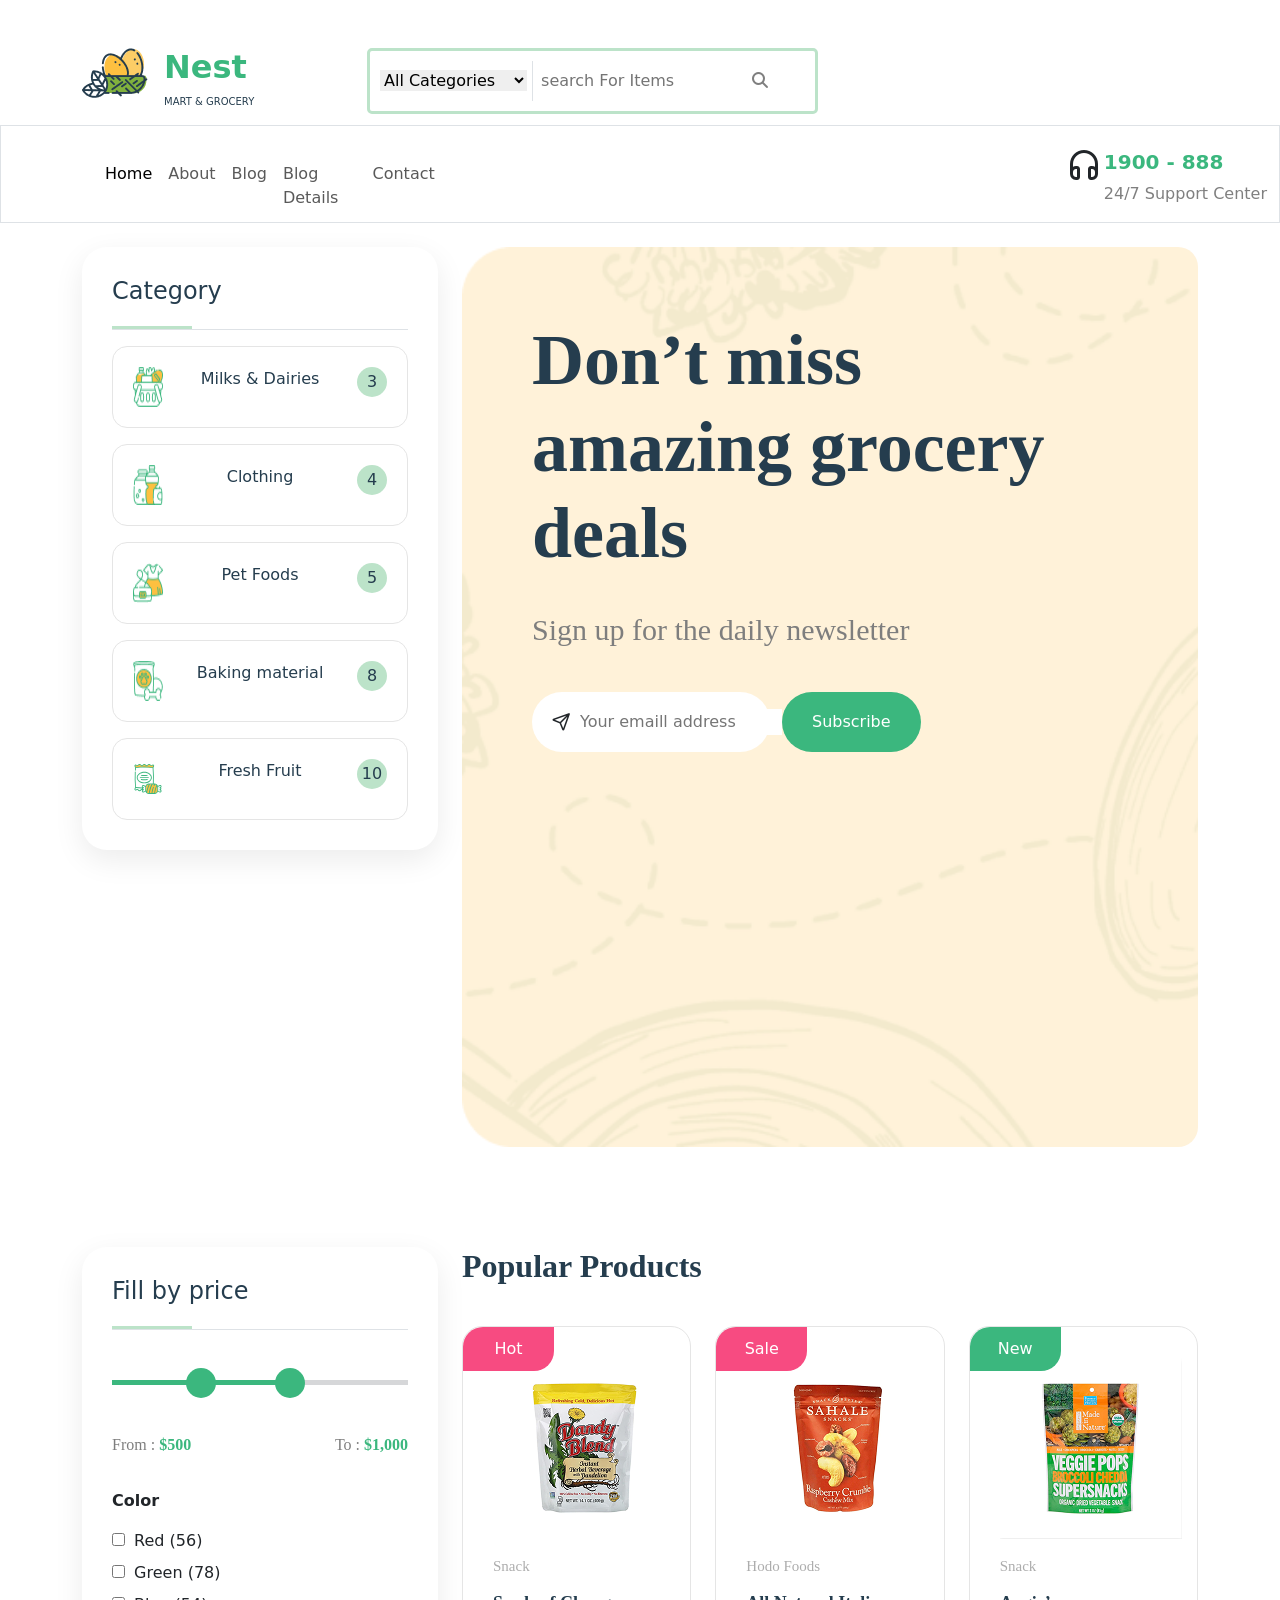
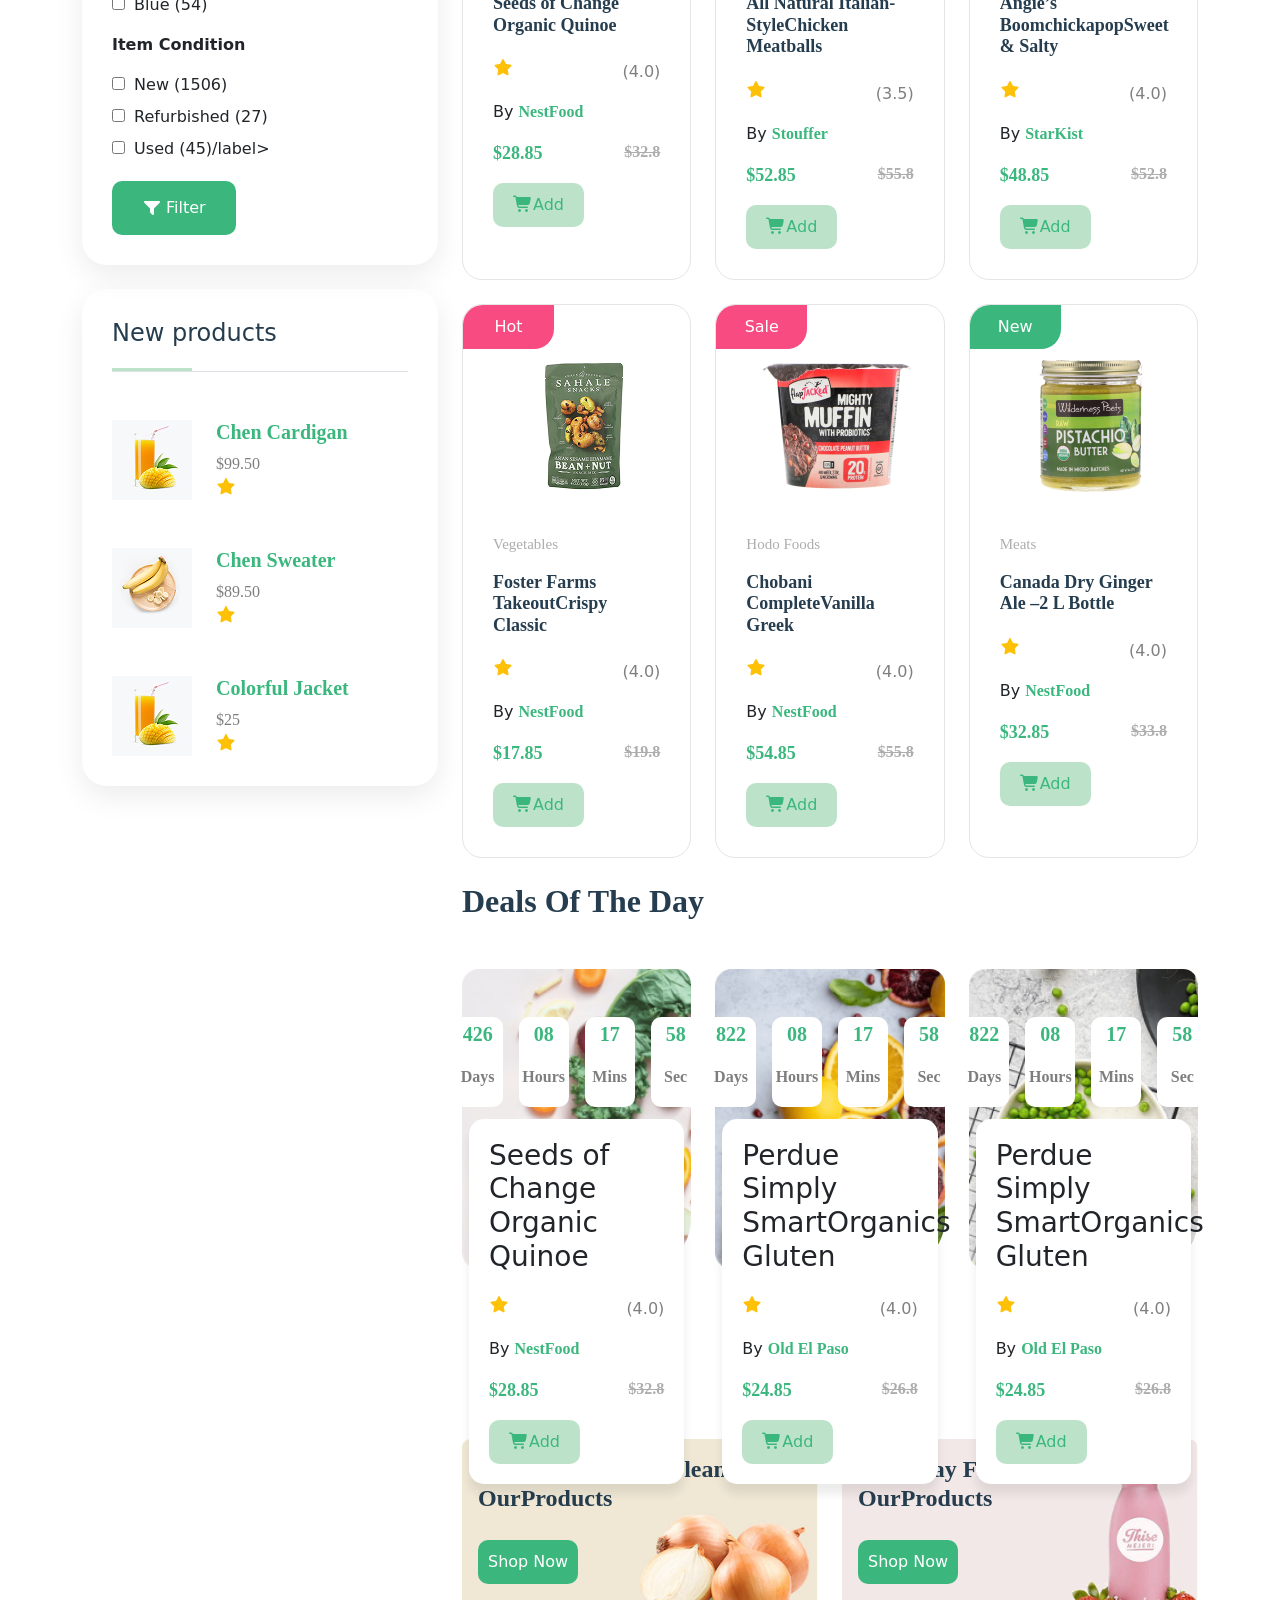
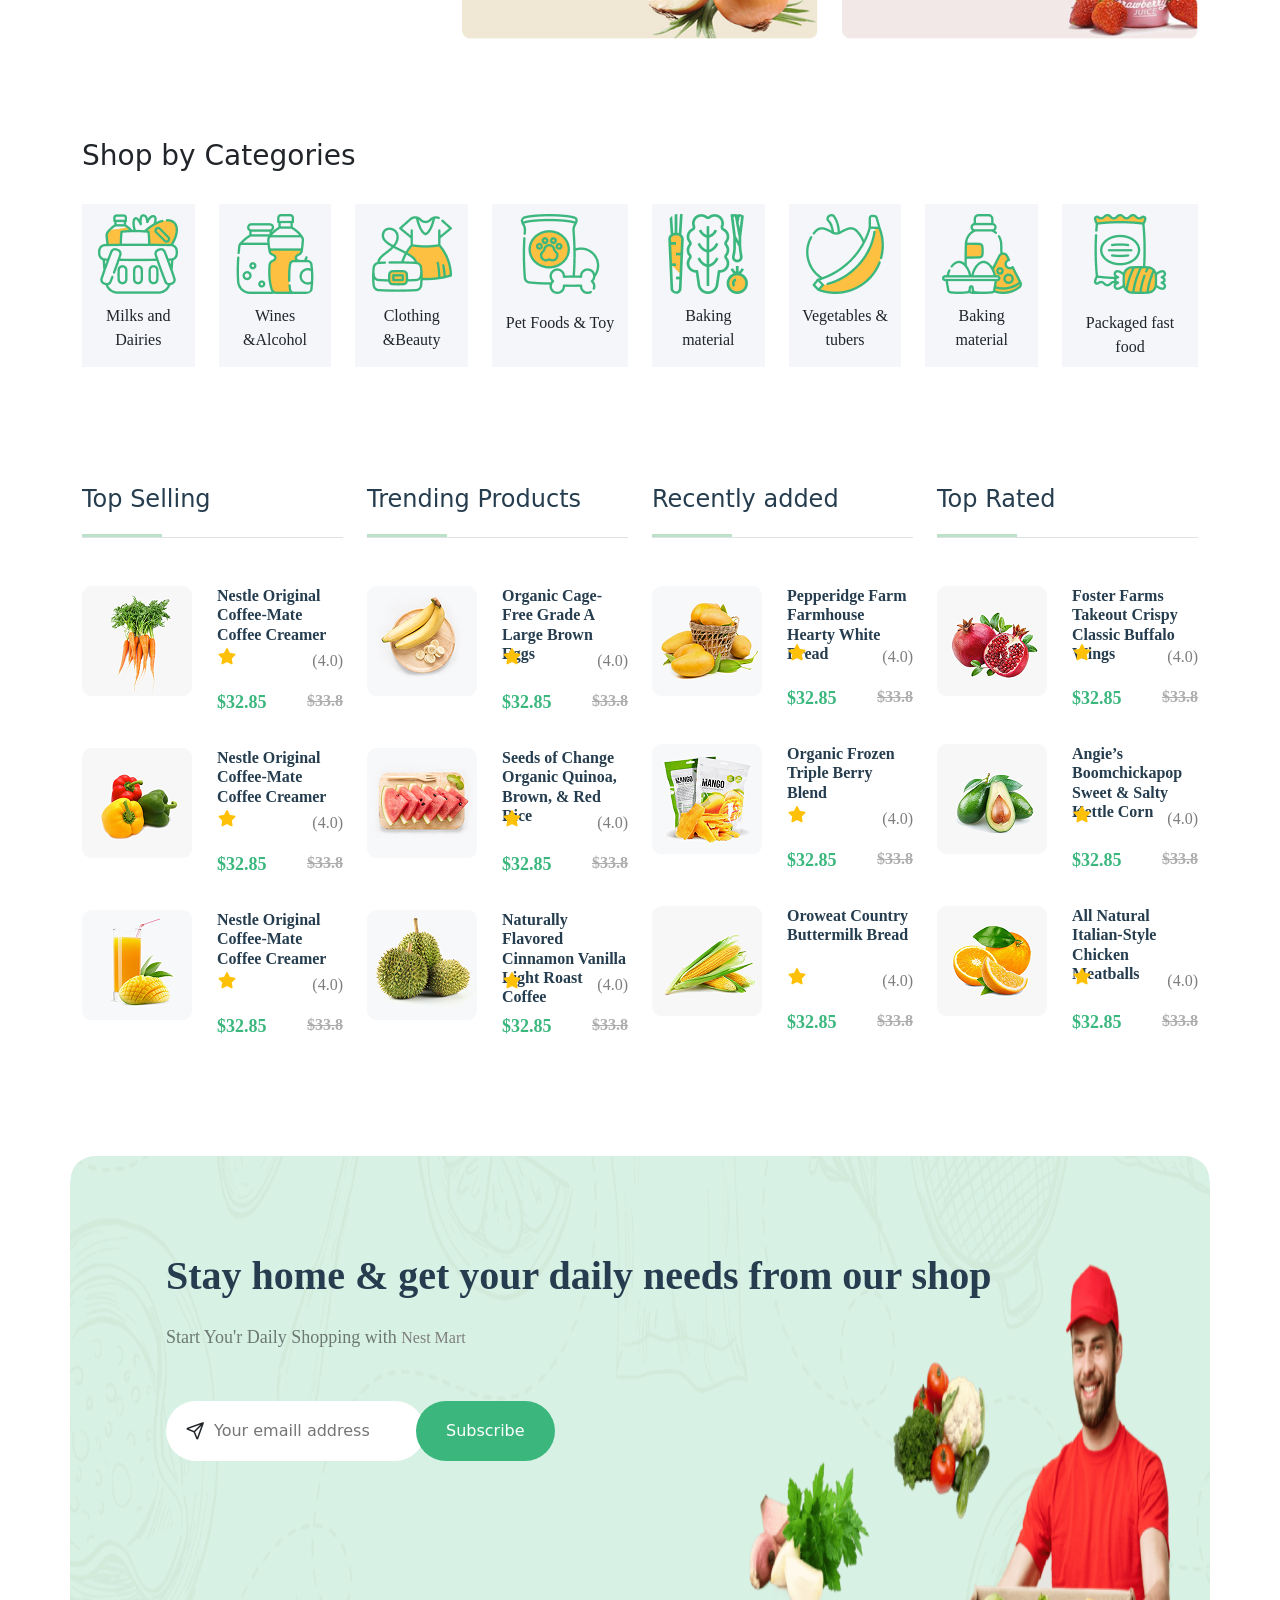
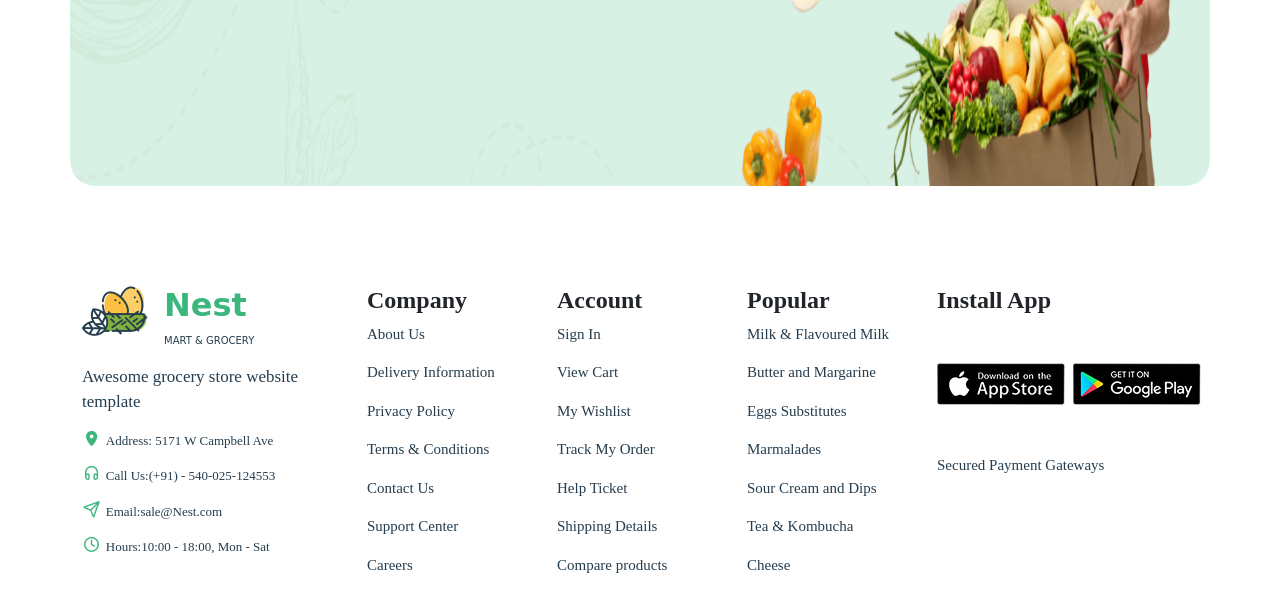
==== commit 9038279a: "update" ====
--- a/index.html
+++ b/index.html
@@ -294,7 +294,7 @@
                   <p  class="text-decoration-line-through">$55.8</p>
                   <button><i class="fa-solid fa-cart-shopping"></i>Add</button>
                  </div>
-                 <div class=" badge1 bg1" >
+                 <div class=" badge1 " >
                    <p class="p-0 m-0">Sale</p>
                  </div>
               </figcaption>
@@ -366,7 +366,7 @@
                   <p  class="text-decoration-line-through">$55.8</p>
                   <button><i class="fa-solid fa-cart-shopping"></i>Add</button>
                  </div>
-                 <div class=" badge1 bg1" >
+                 <div class=" badge1 " >
                    <p class="p-0 m-0">Sale</p>
                  </div>
               </figcaption>
--- a/CSS/style.css
+++ b/CSS/style.css
@@ -693,6 +693,18 @@
   .head-content h1{
     font-size: 45px;
   }
+  .width{
+    width: 100%;
+  }
+  .sec-content h2{
+ 
+  font-size: 20px;
+
+}
+.sec-content p{
+ 
+  font-size: 10px;
+}
   .Subscribe{
     width: 100%;
   }
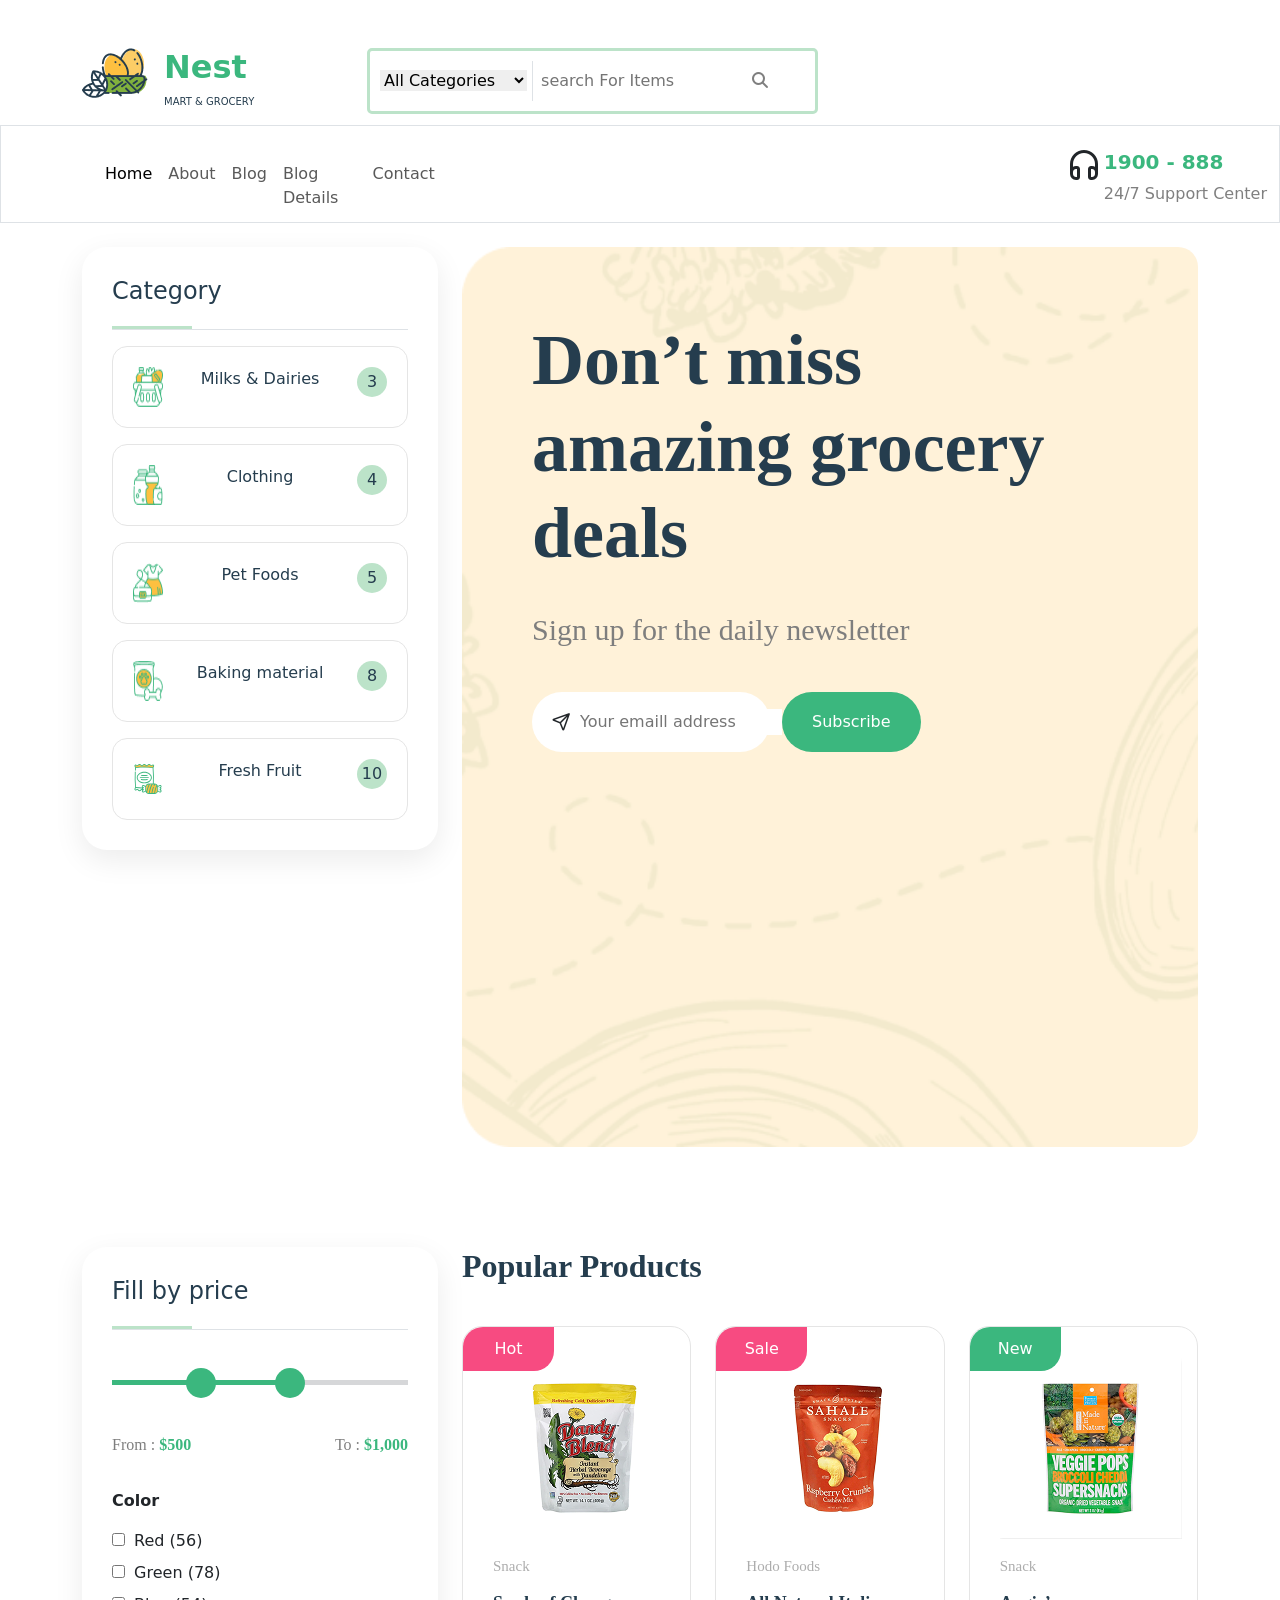
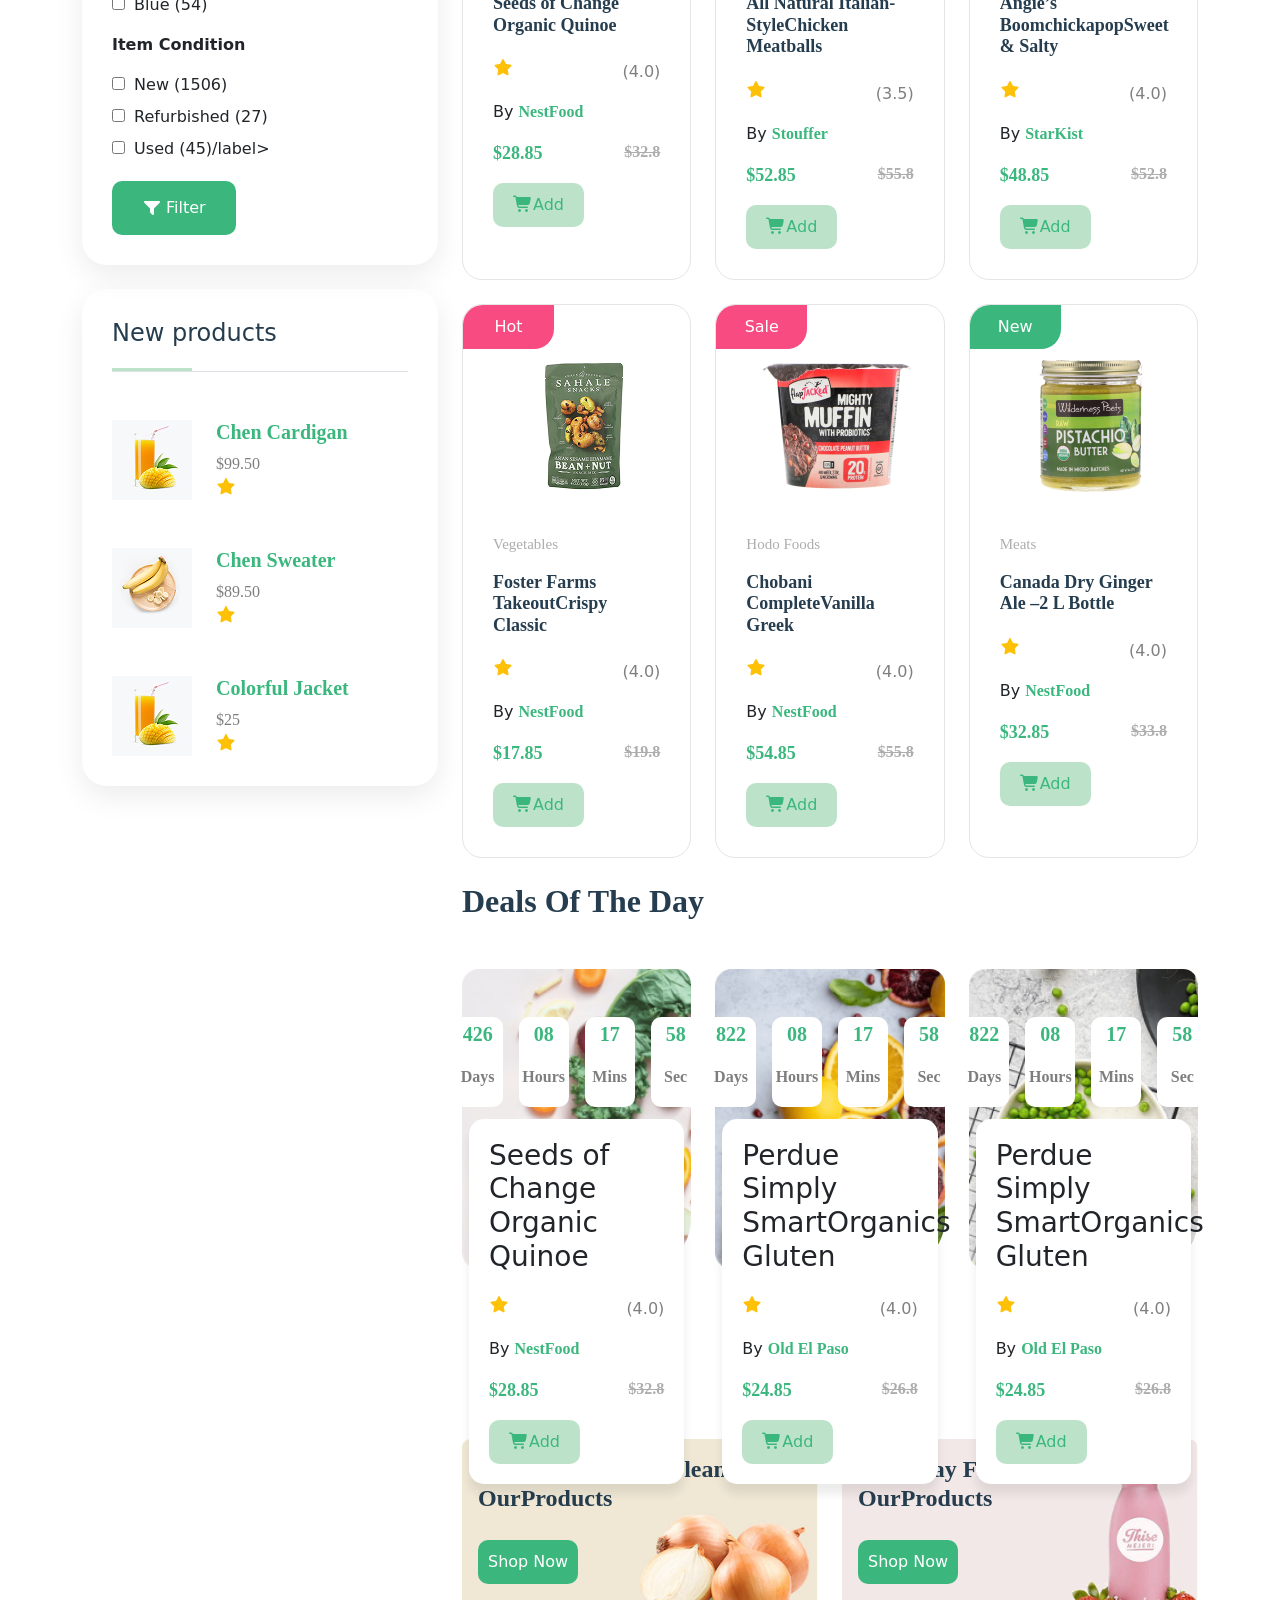
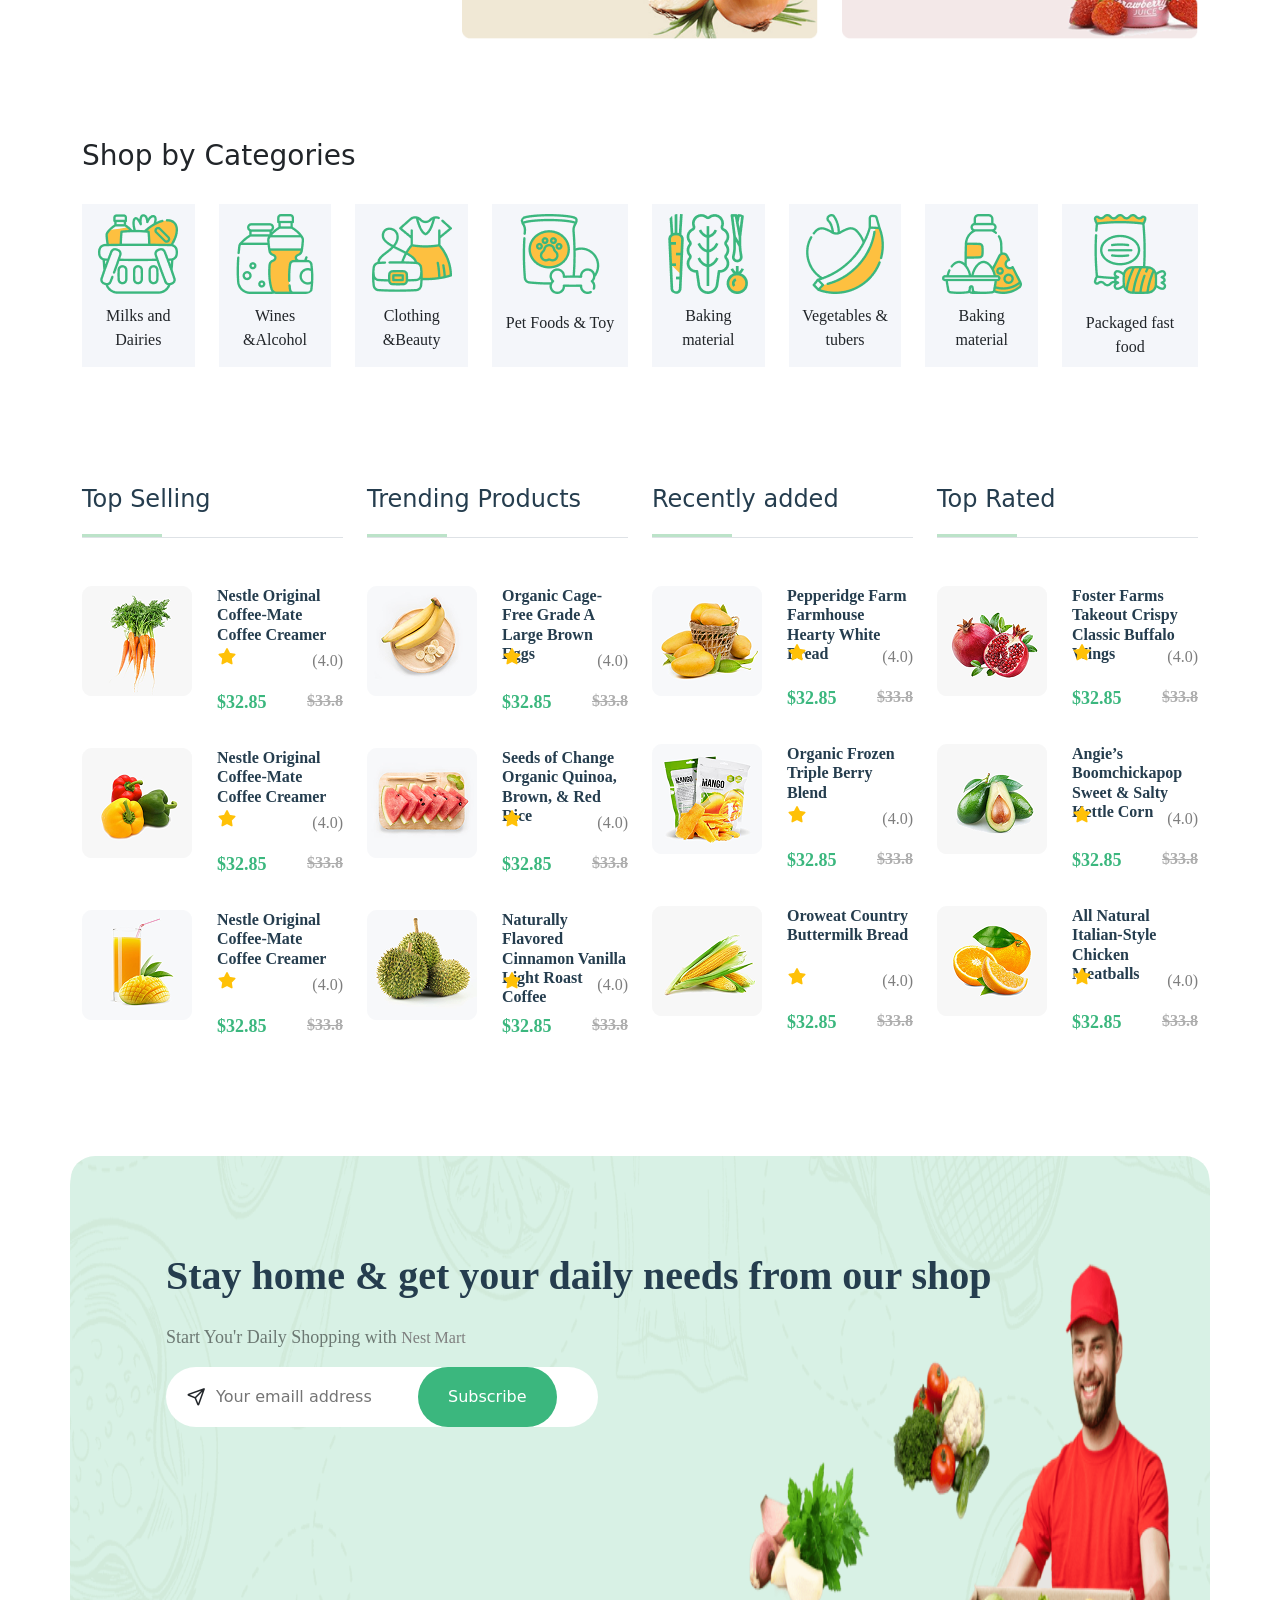
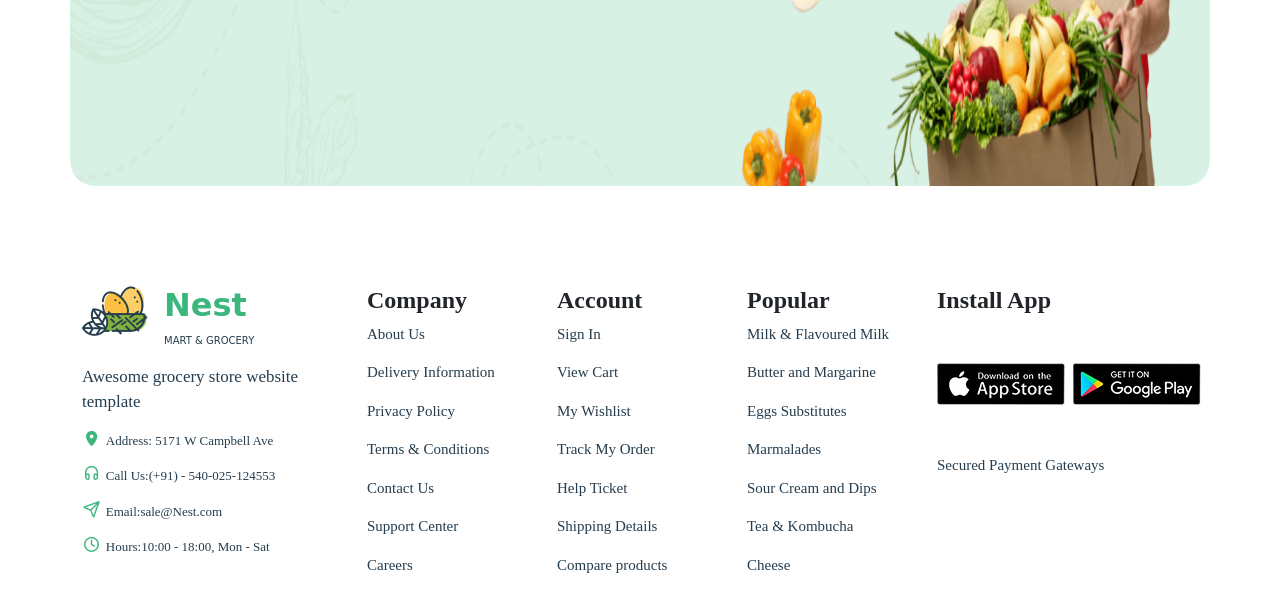
==== commit 7b2e78b3: "update" ====
--- a/index.html
+++ b/index.html
@@ -967,7 +967,7 @@
             <div class="sec-content">
              <h2>Stay home & get your daily needs from our shop</h2>
              <p class="mt-4 text-black-50">Start You'r Daily Shopping with <span>Nest Mart</span></p>
-             <div class="width">
+             <div class="">
                <div class="Subscribe">
               <i class="fa-regular fa-paper-plane"></i>
               <input type="email" class="border-0 ms-2" placeholder="Your emaill address">
--- a/CSS/style.css
+++ b/CSS/style.css
@@ -104,9 +104,12 @@
   padding:  15px 30px;
   background-color: var(--mainColor);
   border-radius: 30px;
- border: none;
- color: white;
- 
+  border: none;
+  color: white;
+  -webkit-border-radius: 30px;
+  -moz-border-radius: 30px;
+  -ms-border-radius: 30px;
+  -o-border-radius: 30px;
 }
 .line{
   margin-top: 50px;
@@ -693,9 +696,7 @@
   .head-content h1{
     font-size: 45px;
   }
-  .width{
-    width: 100%;
-  }
+ 
   .sec-content h2{
  
   font-size: 20px;
@@ -707,7 +708,28 @@
 }
   .Subscribe{
     width: 100%;
-  }
+    padding: 10px;
+    box-sizing: border-box;
+  }
+  .Subscribe input {
+  width: 40%;            
+  flex-grow: 1;         
+  border: none;
+  outline: none;
+  padding-left: 15px;
+  font-size: 14px;       
+}
+
+.Subscribe button {
+  width: auto;           
+  white-space: nowrap;   
+  padding: 10px 20px;
+  border-radius: 50px;
+  background-color: #3bb77e;
+  color: white;
+  border: none;
+  font-size: 14px;
+}
   .product img{
    width: 100%;
   }
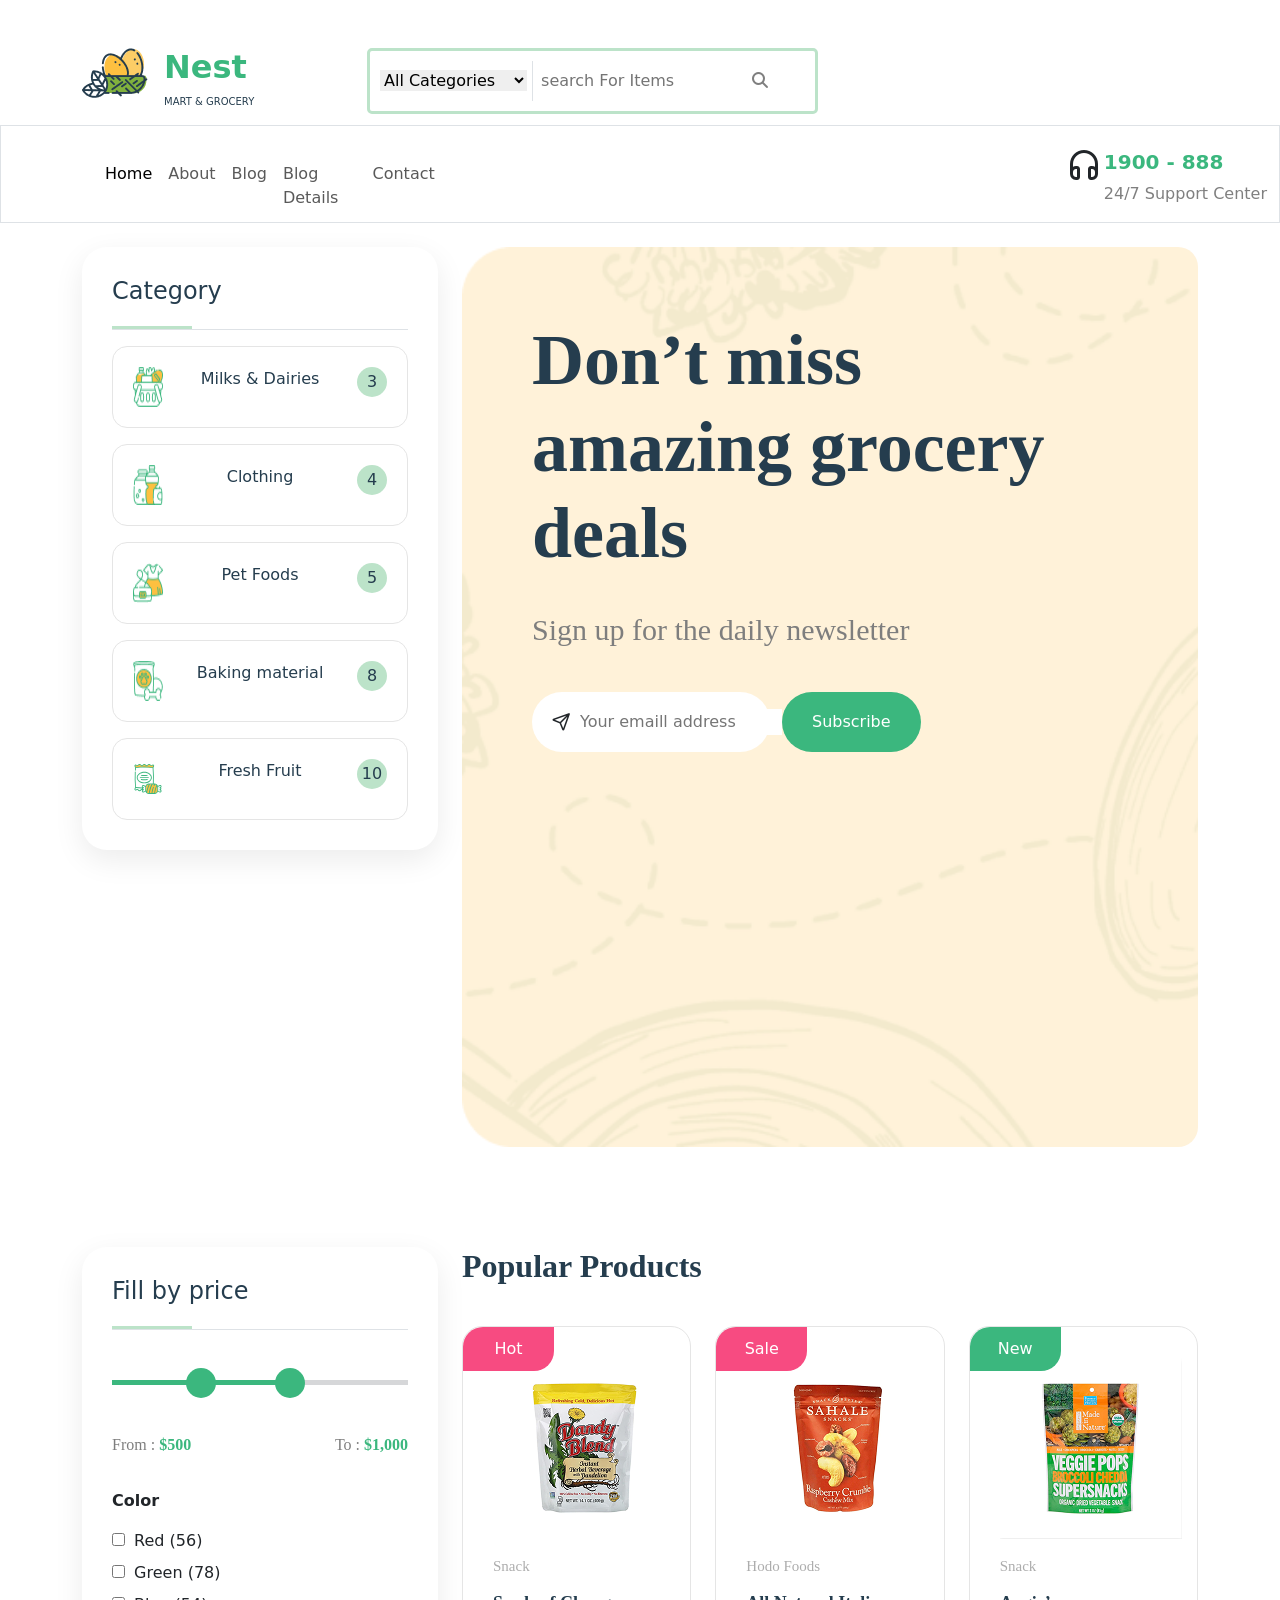
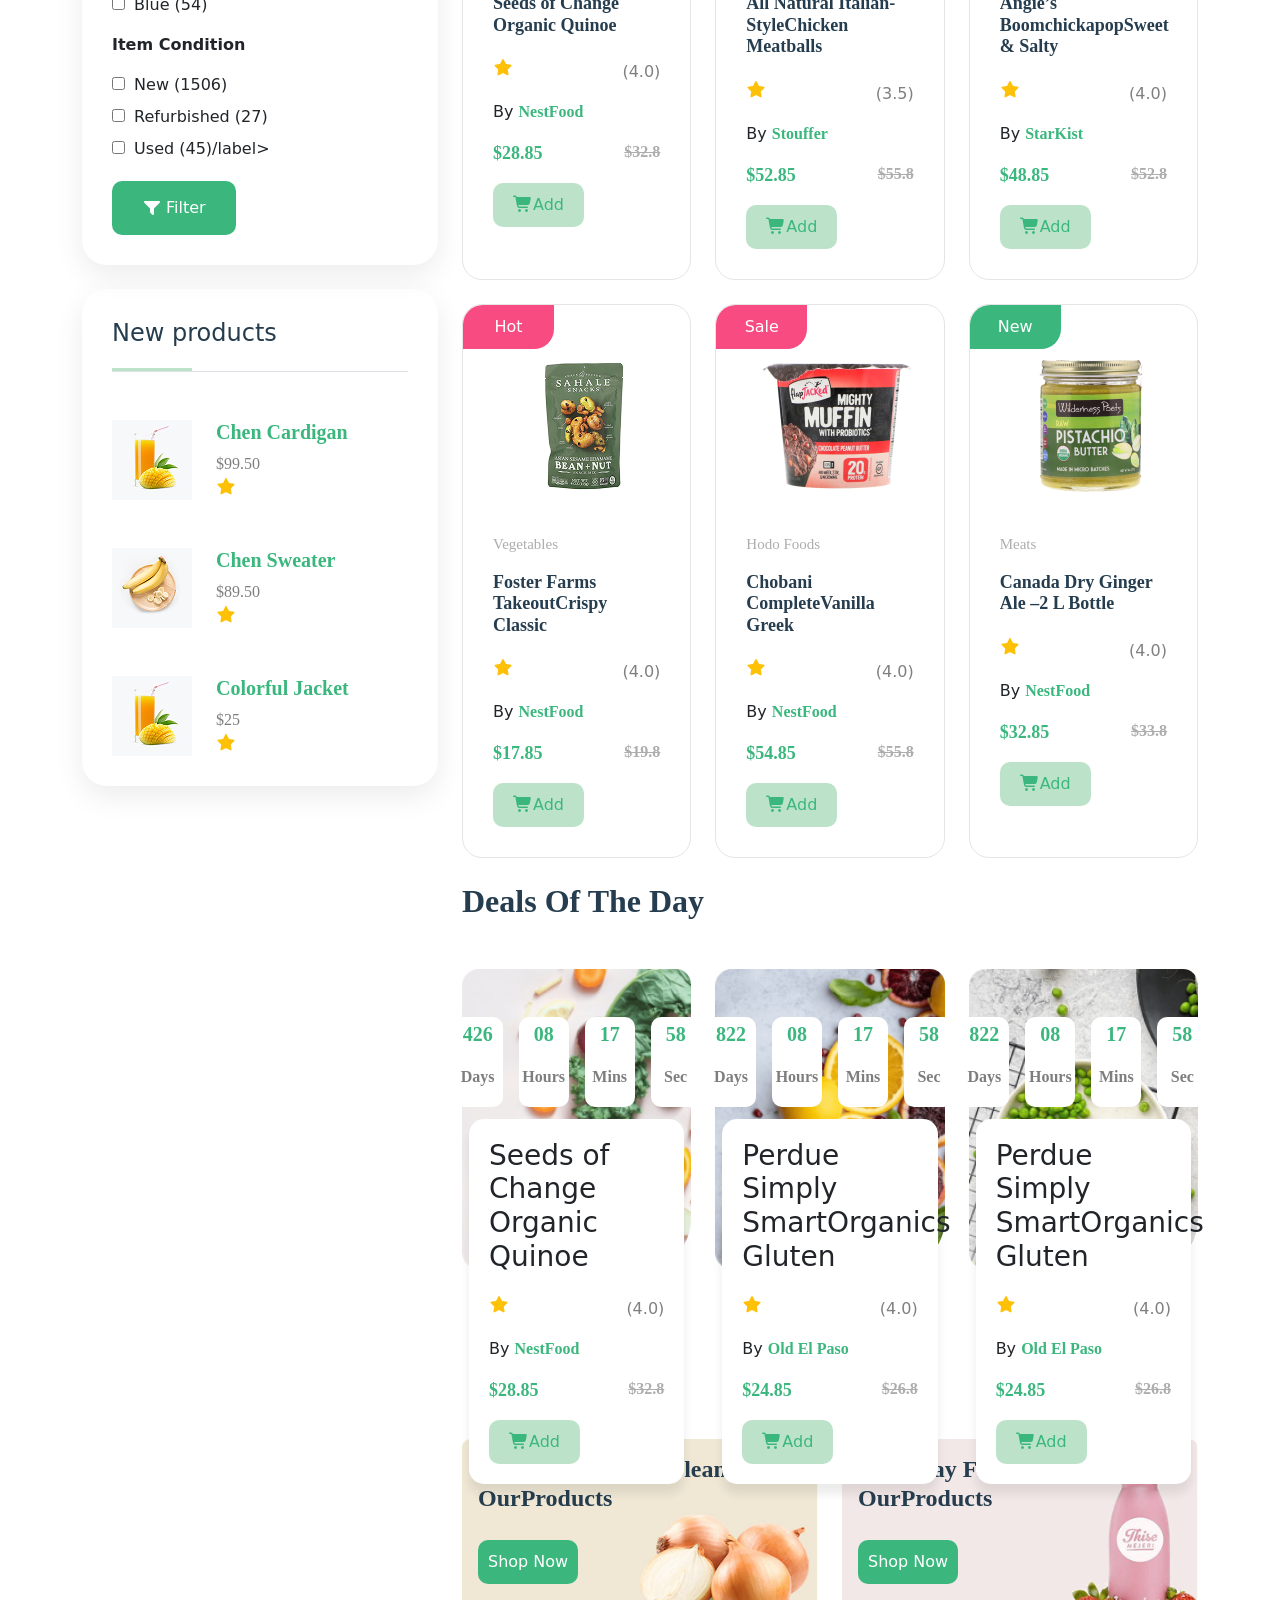
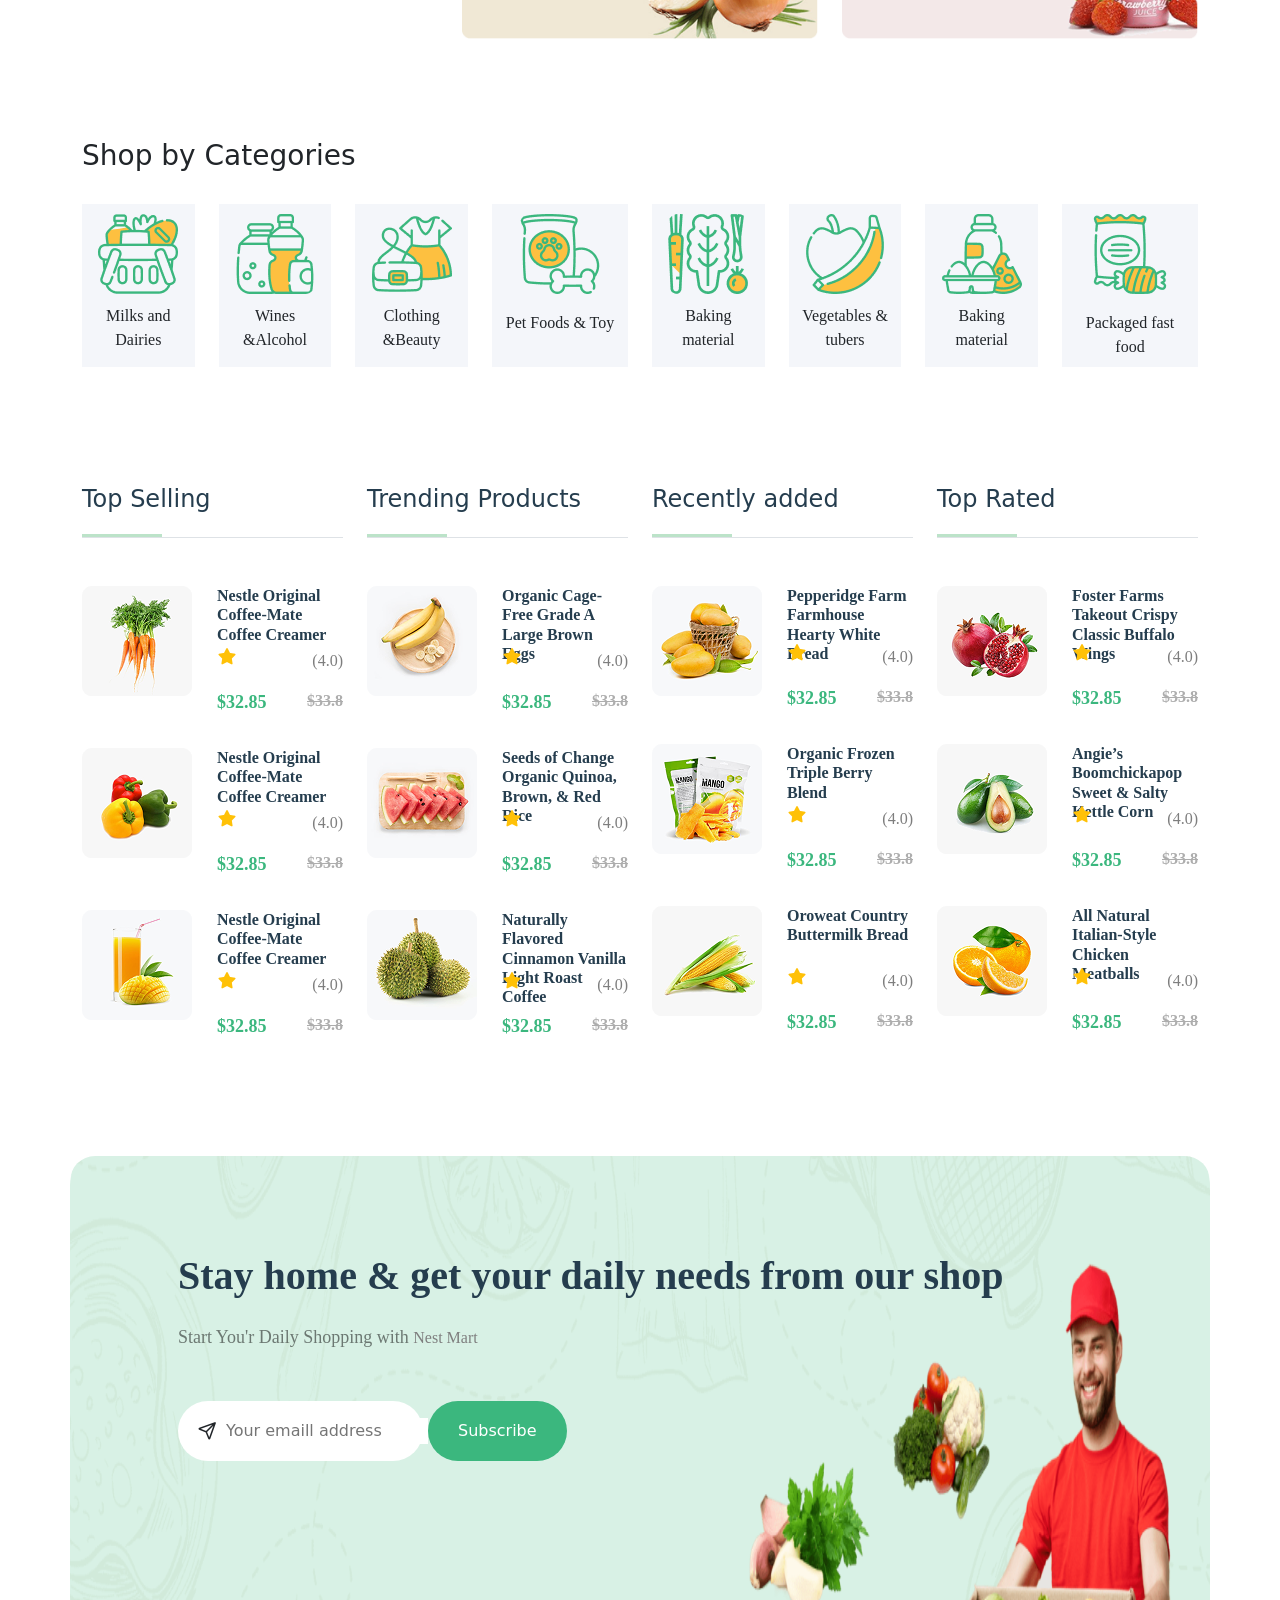
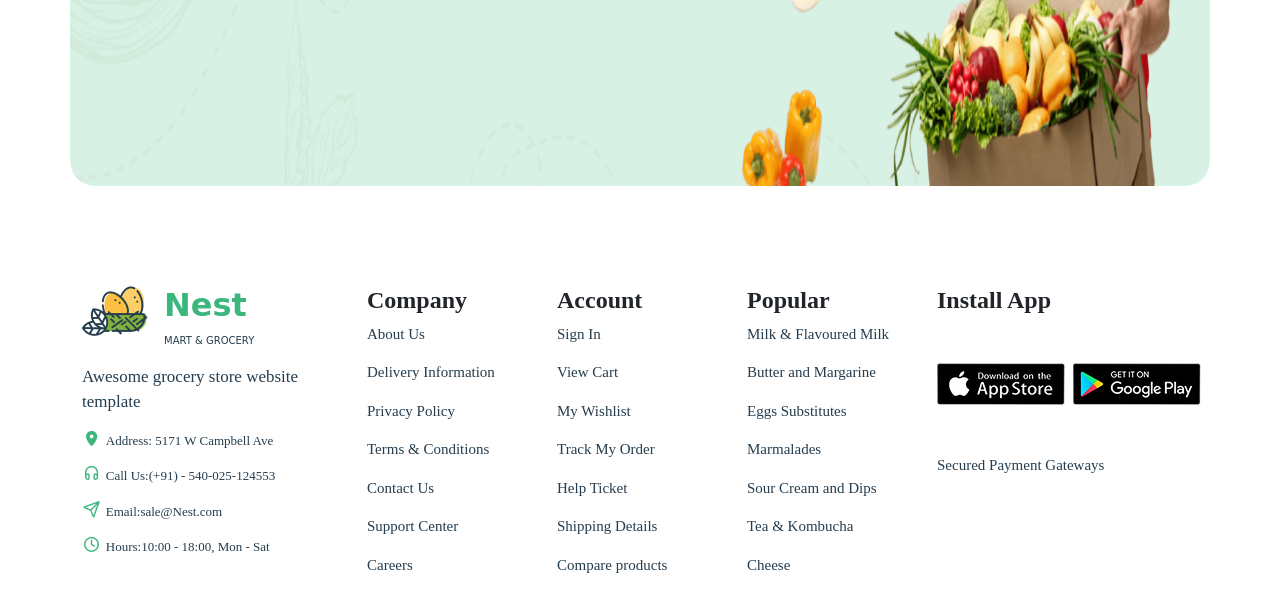
==== commit 6df8835e: "update" ====
--- a/index.html
+++ b/index.html
@@ -963,11 +963,11 @@
     <section id="sec7">
       <div class="container bg-sec">
         <div class="row">
-          <div class="col-12 mt-5 ms-5 ps-5 pt-5">
-            <div class="sec-content">
+          <div class="col-12 ">
+            <div class="sec-content mt-5 ms-5 ps-5 pt-5">
              <h2>Stay home & get your daily needs from our shop</h2>
              <p class="mt-4 text-black-50">Start You'r Daily Shopping with <span>Nest Mart</span></p>
-             <div class="">
+             <div class="width">
                <div class="Subscribe">
               <i class="fa-regular fa-paper-plane"></i>
               <input type="email" class="border-0 ms-2" placeholder="Your emaill address">
--- a/CSS/style.css
+++ b/CSS/style.css
@@ -699,25 +699,28 @@
  
   .sec-content h2{
  
-  font-size: 20px;
+  font-size: 28px;
 
 }
 .sec-content p{
  
-  font-size: 10px;
+  font-size: 13px;
 }
   .Subscribe{
     width: 100%;
-    padding: 10px;
+    padding: 14px;
     box-sizing: border-box;
   }
   .Subscribe input {
-  width: 40%;            
+  min-width: fit-content;          
   flex-grow: 1;         
   border: none;
   outline: none;
-  padding-left: 15px;
+
   font-size: 14px;       
+}
+.sec-content{
+  margin-left: 0 !important;
 }
 
 .Subscribe button {
@@ -725,7 +728,8 @@
   white-space: nowrap;   
   padding: 10px 20px;
   border-radius: 50px;
-  background-color: #3bb77e;
+
+  background-color: var(--mainColor);
   color: white;
   border: none;
   font-size: 14px;
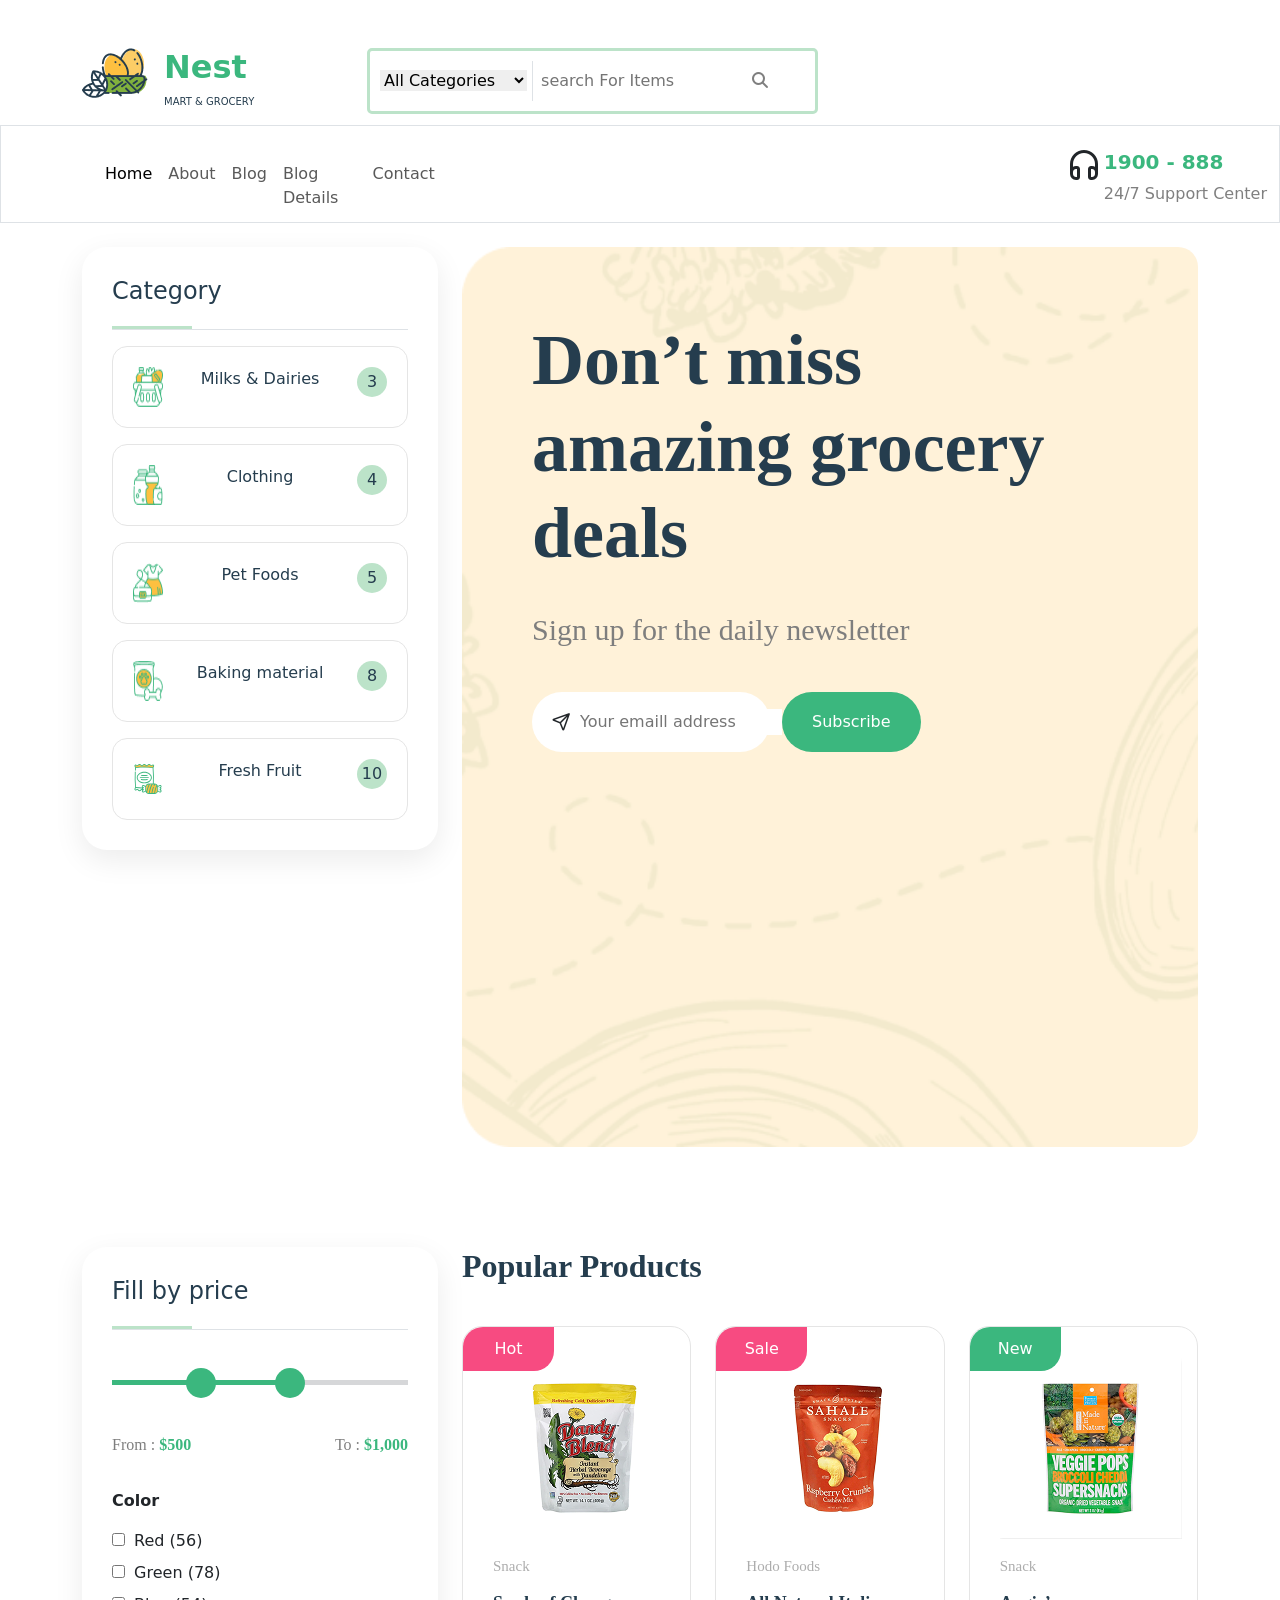
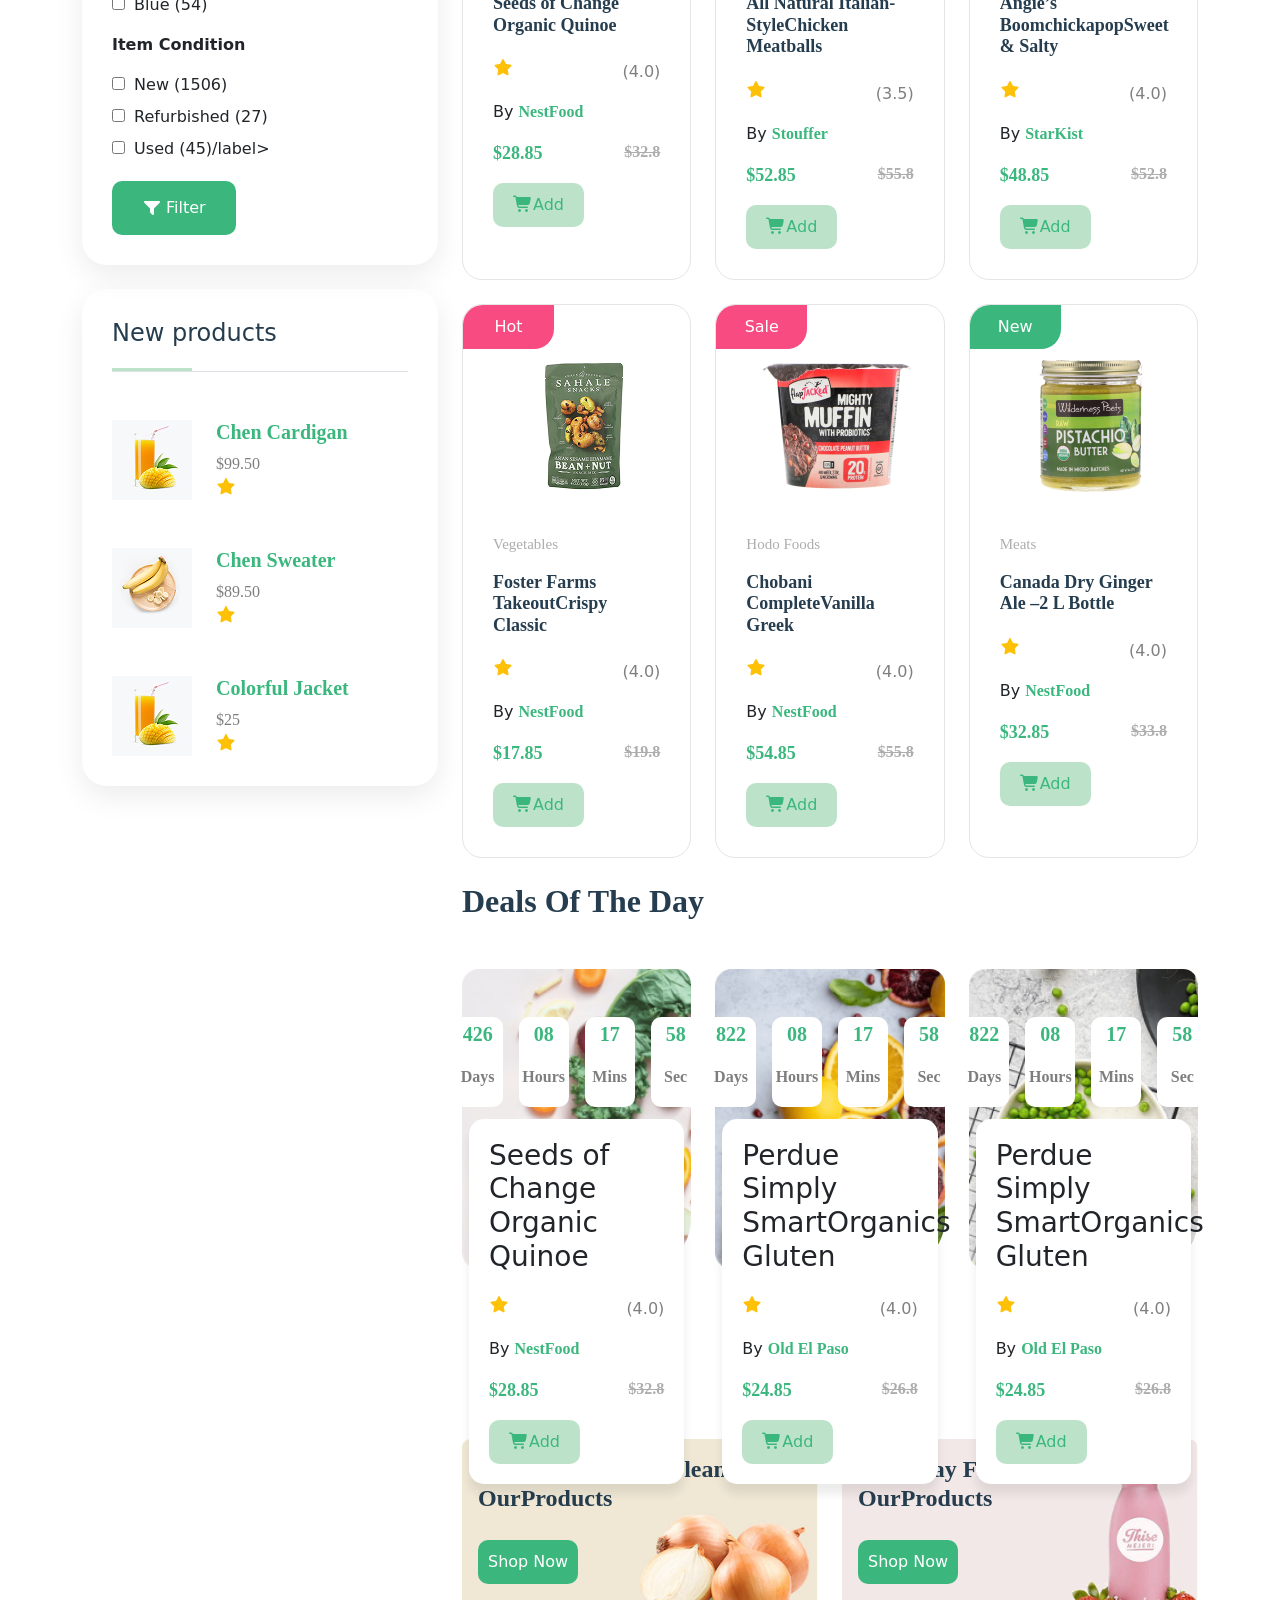
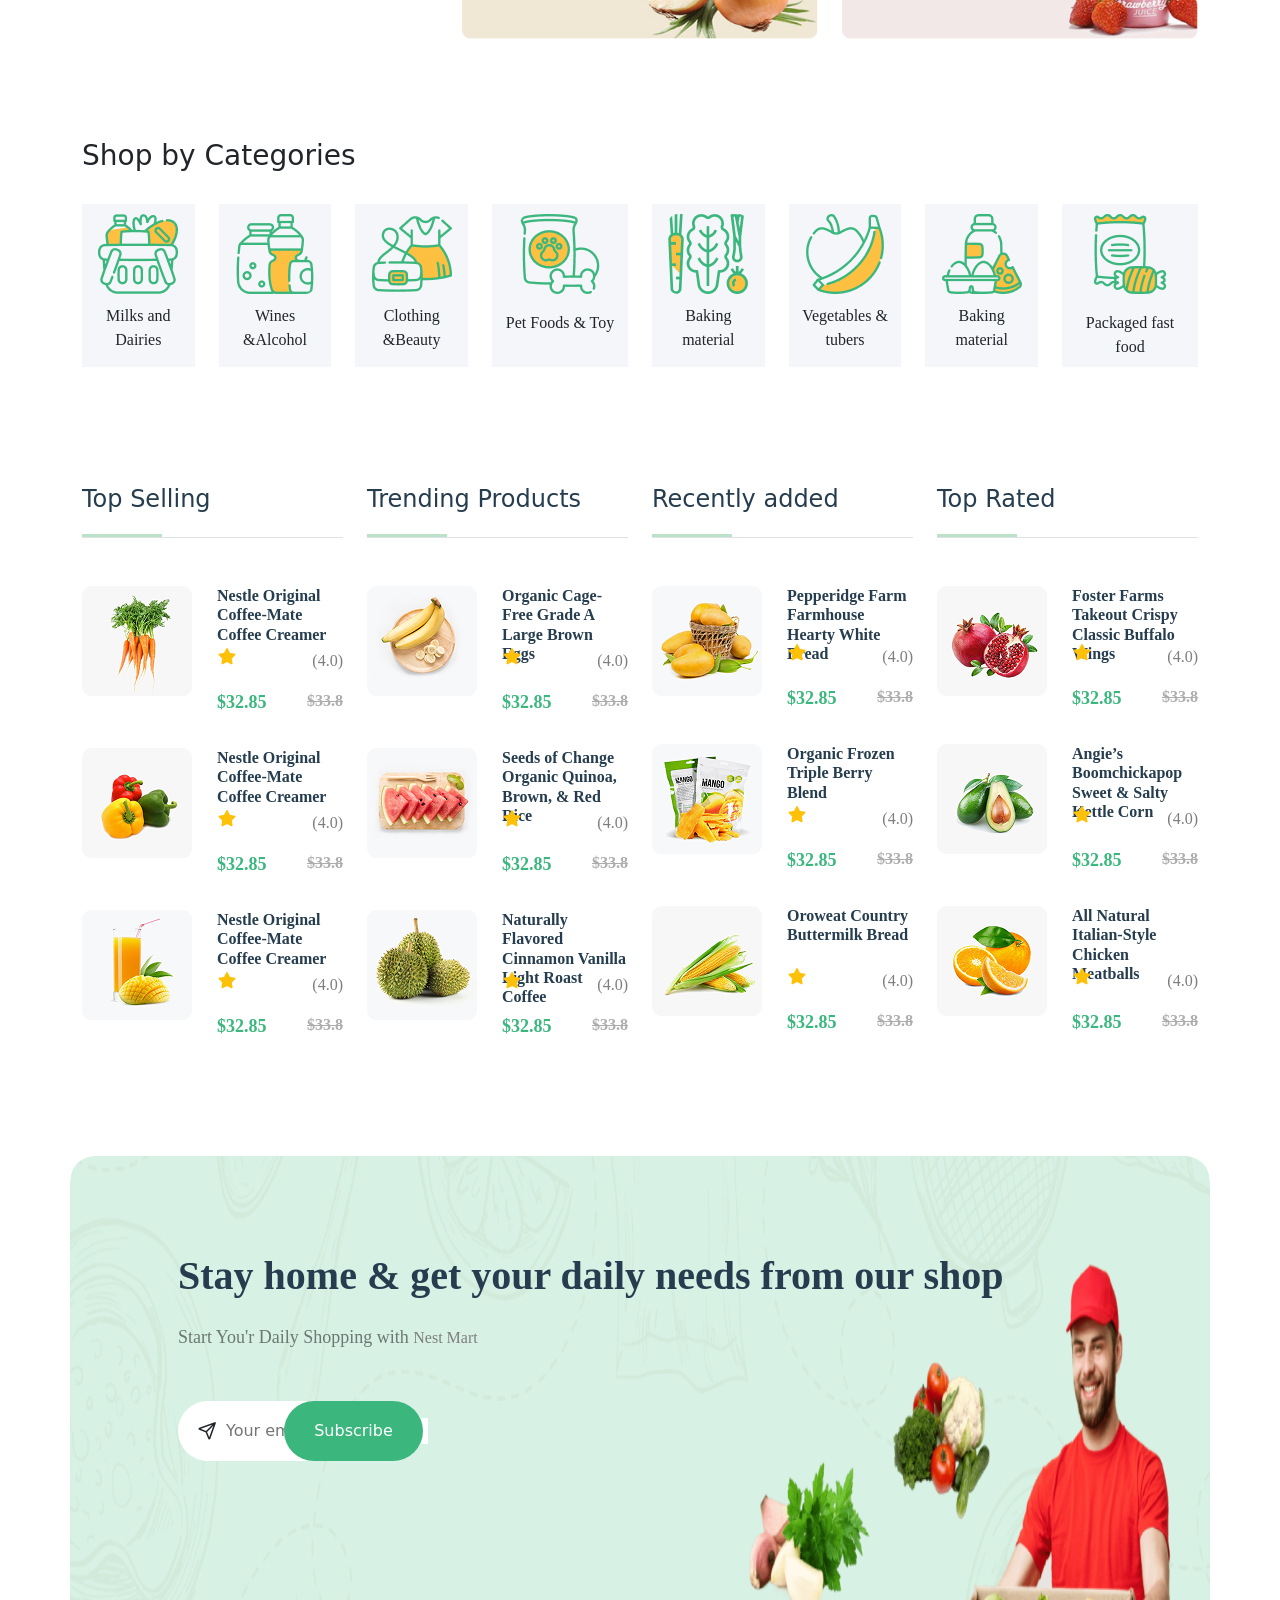
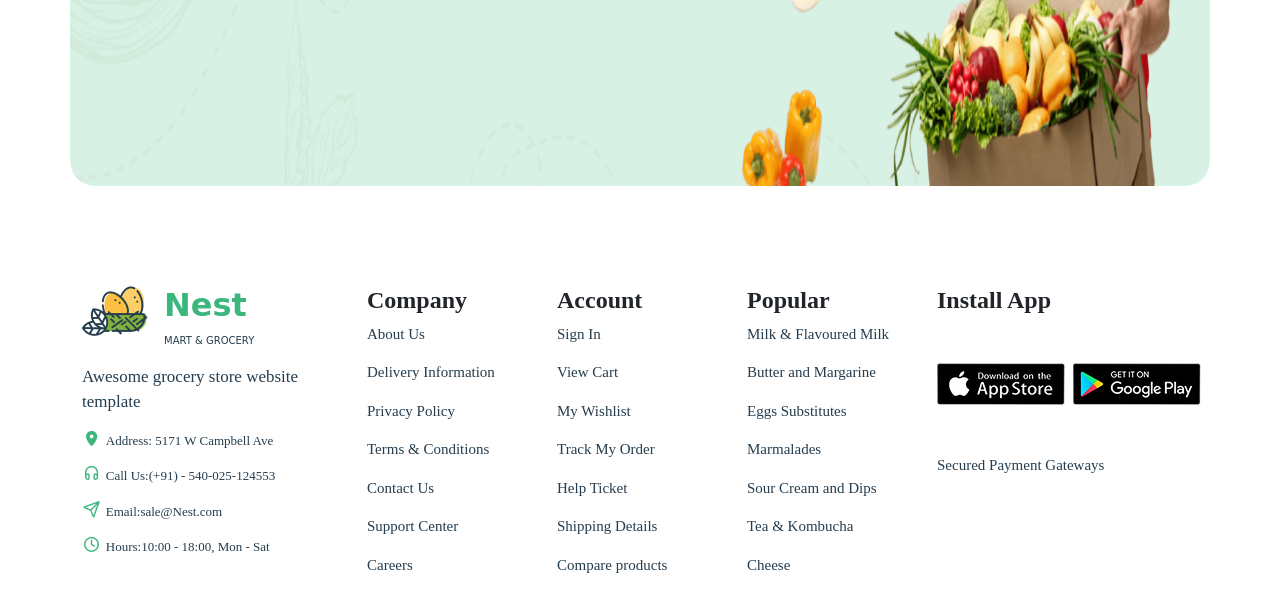
==== commit 8ee3353d: "update" ====
--- a/index.html
+++ b/index.html
@@ -968,10 +968,10 @@
              <h2>Stay home & get your daily needs from our shop</h2>
              <p class="mt-4 text-black-50">Start You'r Daily Shopping with <span>Nest Mart</span></p>
              <div class="width">
-               <div class="Subscribe">
+               <div class="Subscribe position-relative">
               <i class="fa-regular fa-paper-plane"></i>
               <input type="email" class="border-0 ms-2" placeholder="Your emaill address">
-              <button>Subscribe</button>
+              <button class="position-absolute end-0" >Subscribe</button>
             </div>
              </div>
               
--- a/CSS/style.css
+++ b/CSS/style.css
@@ -708,11 +708,11 @@
 }
   .Subscribe{
     width: 100%;
-    padding: 14px;
+   
     box-sizing: border-box;
   }
   .Subscribe input {
-  min-width: fit-content;          
+  min-width: auto;          
   flex-grow: 1;         
   border: none;
   outline: none;
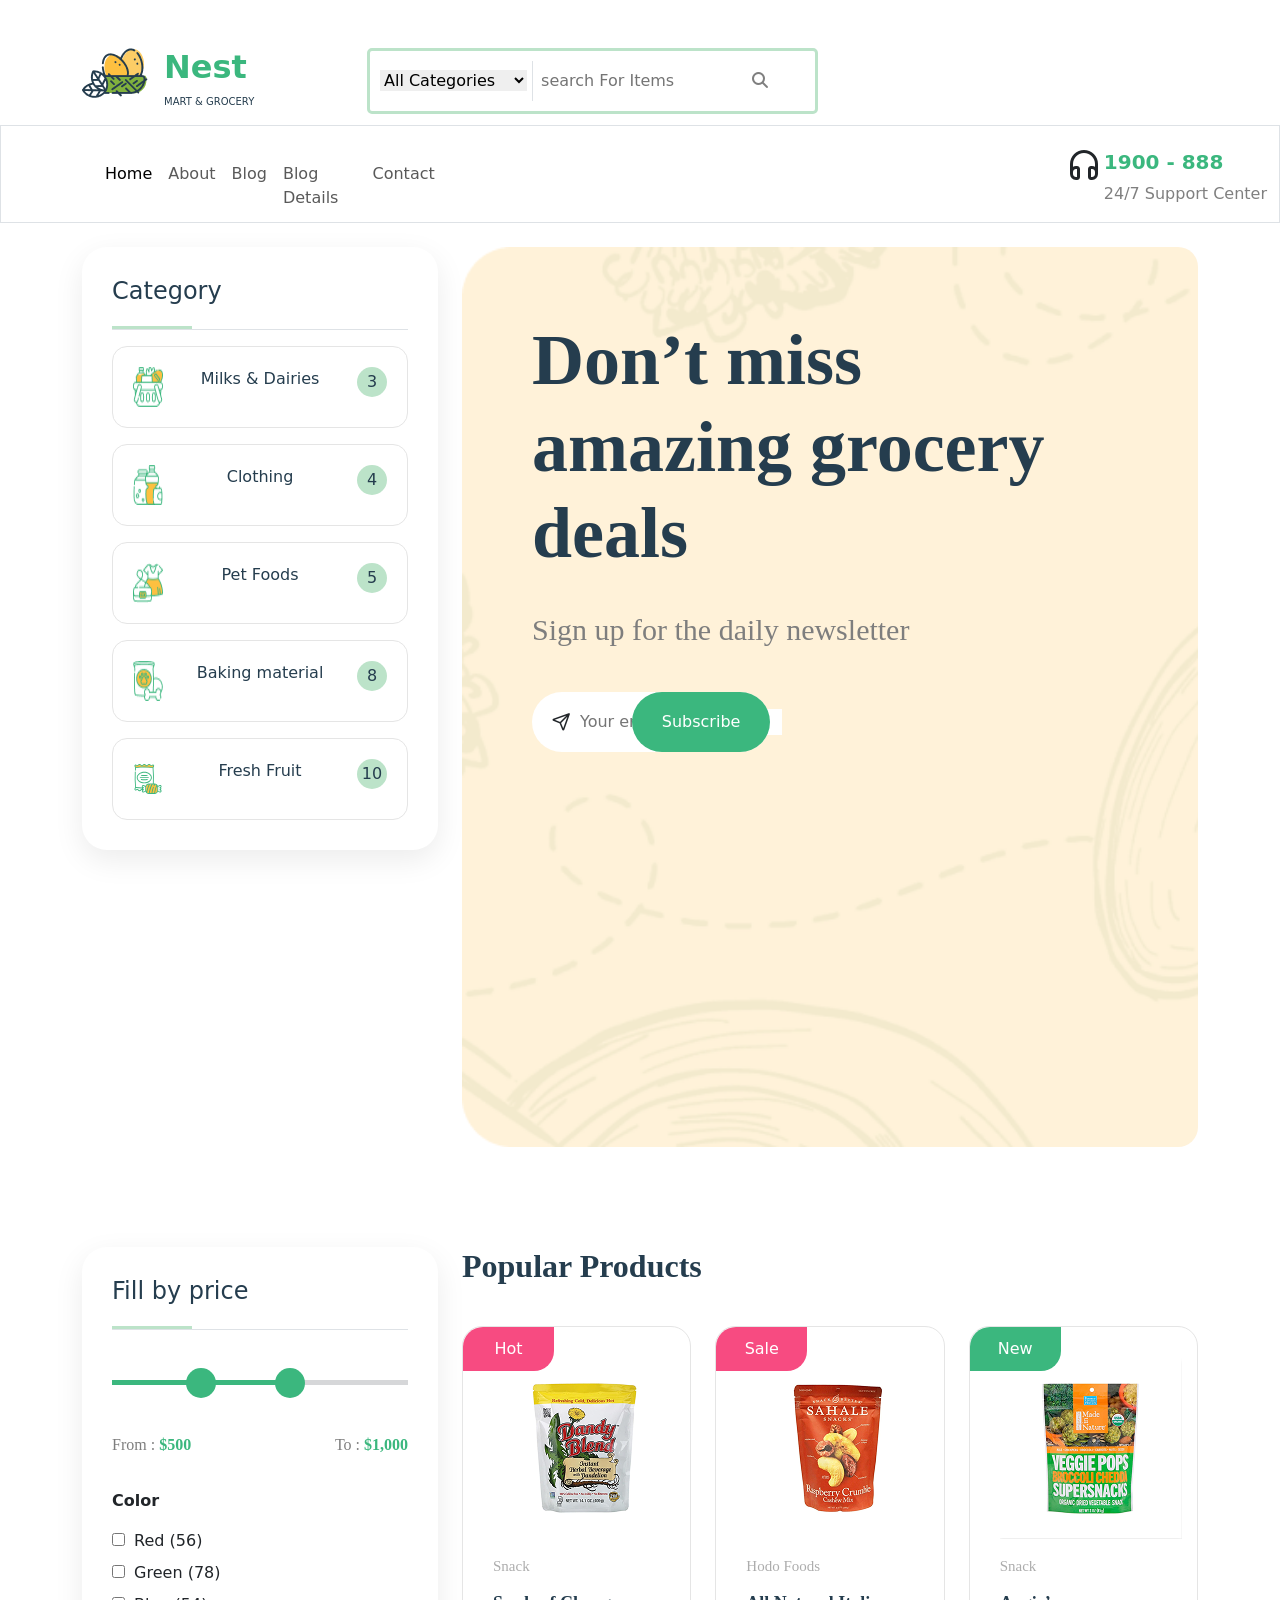
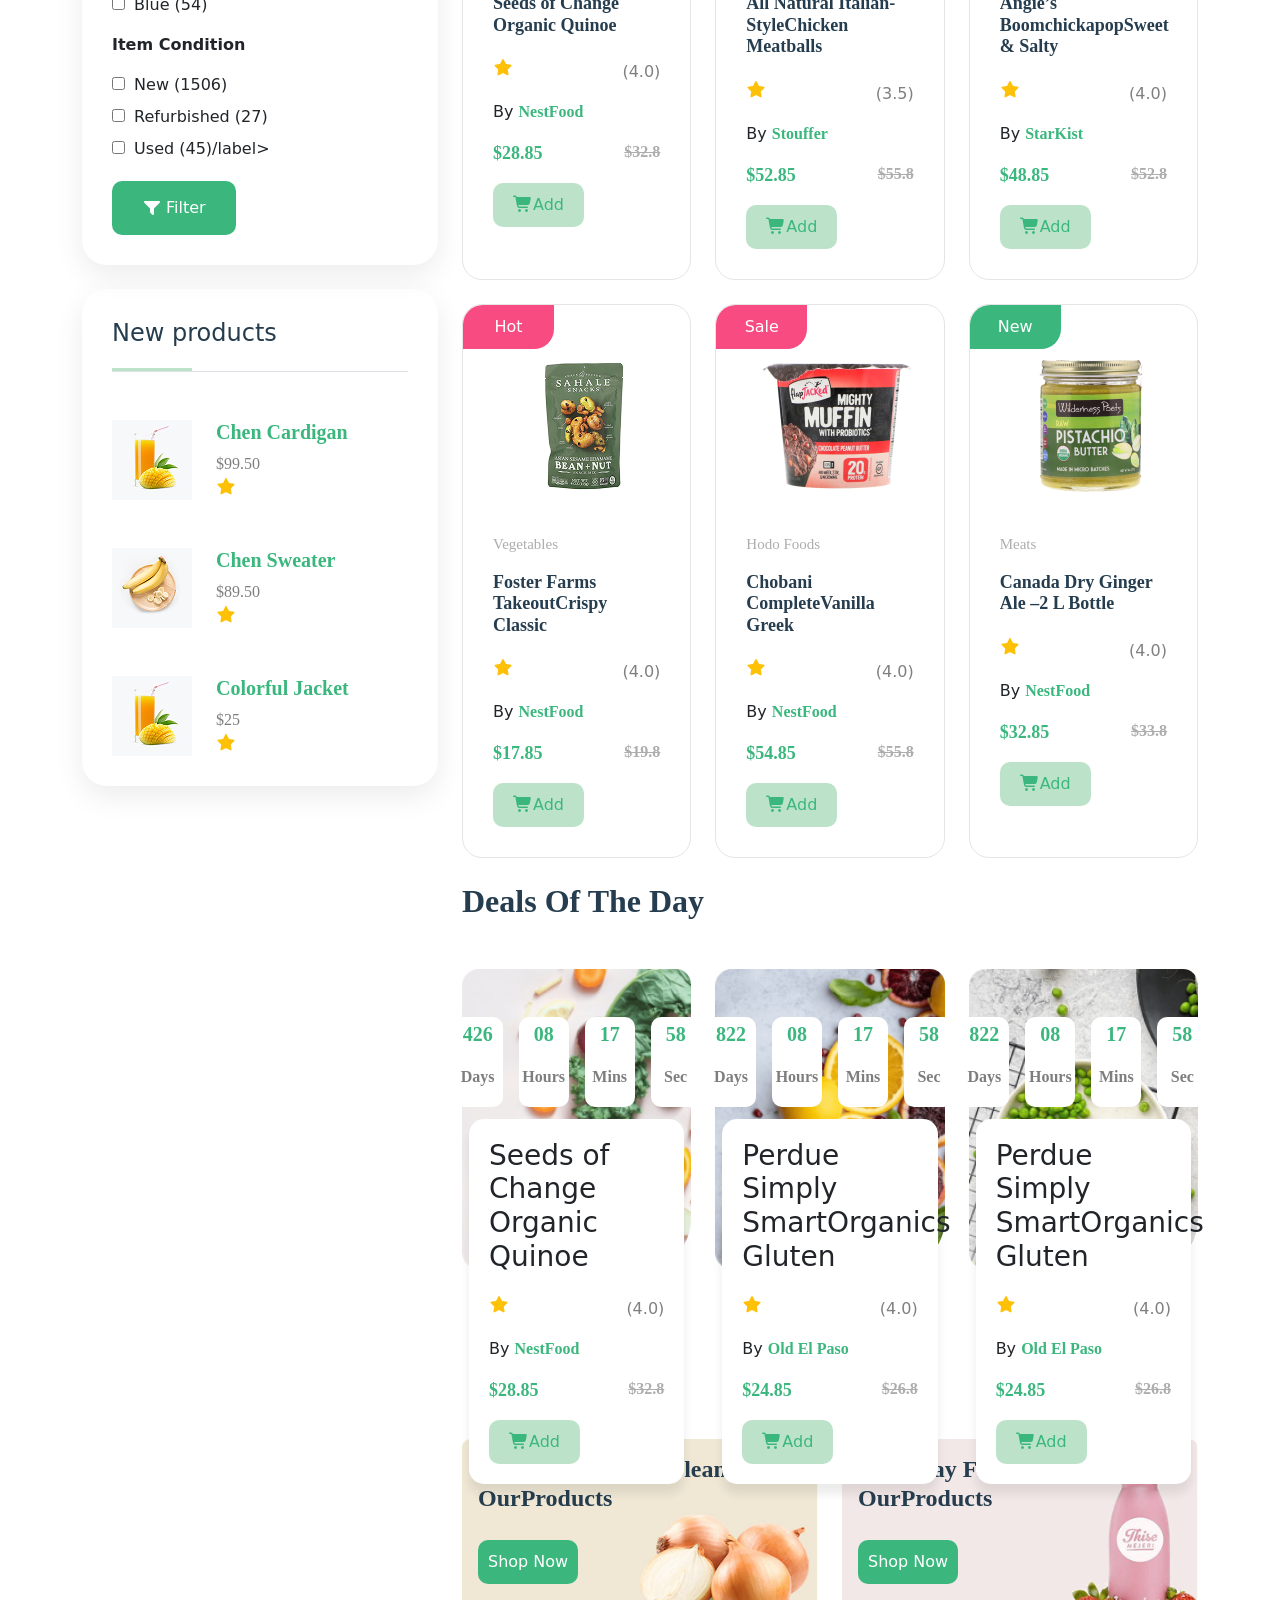
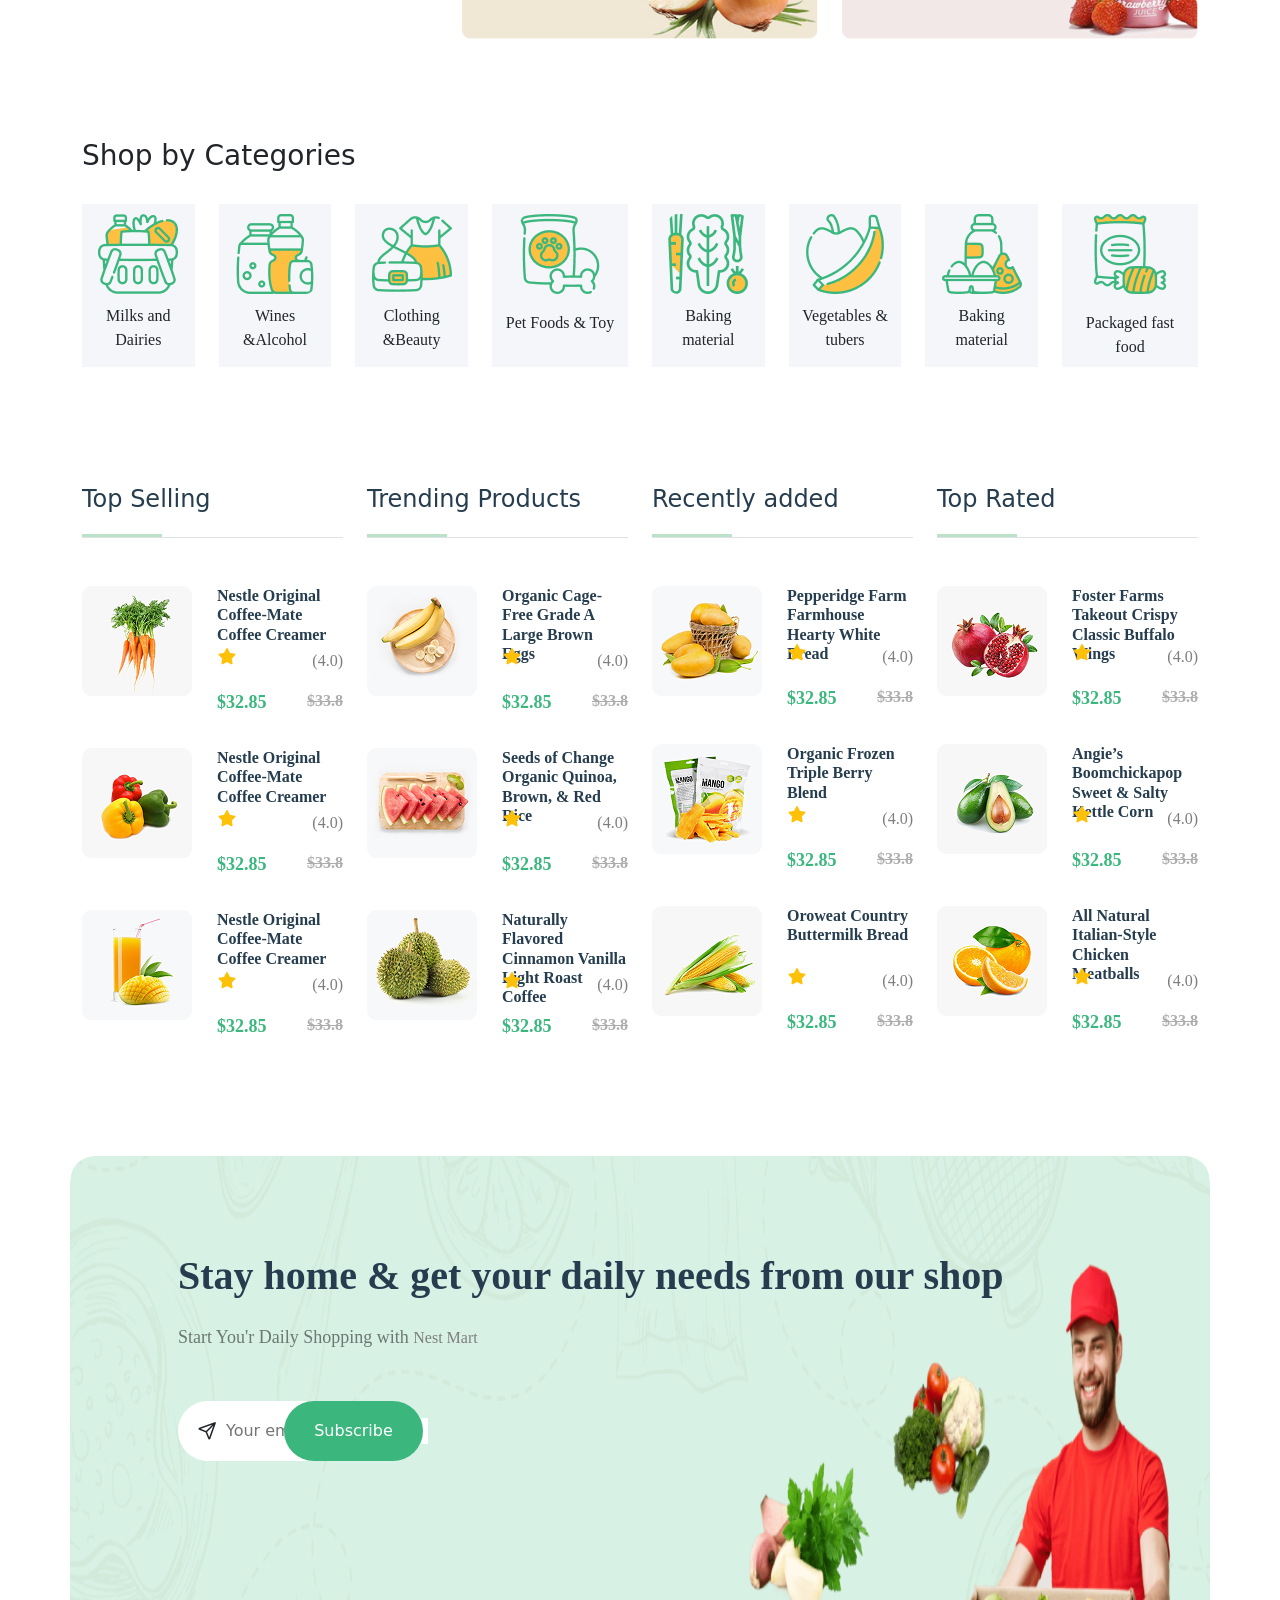
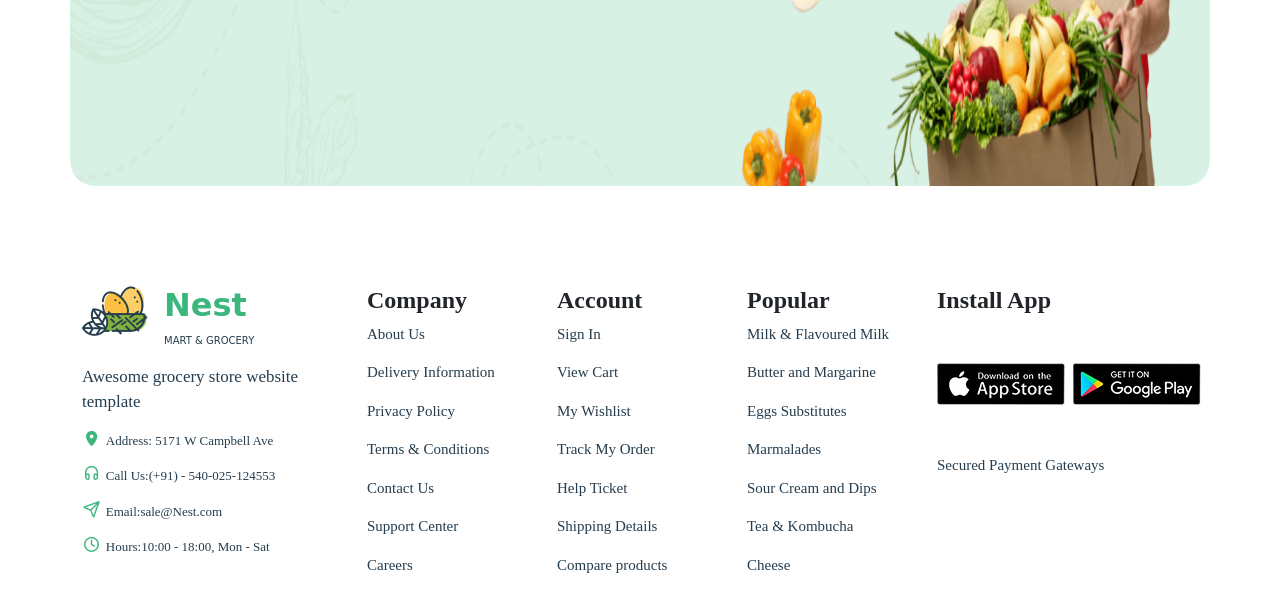
==== commit b3ee1072: "update" ====
--- a/index.html
+++ b/index.html
@@ -142,11 +142,13 @@
             <div class="head-content ">
               <h1>Don’t miss amazing grocery deals</h1>
               <p>Sign up for the daily newsletter</p>
-               <div class="Subscribe">
+                 <div class="width1">
+               <div class="Subscribe position-relative">
               <i class="fa-regular fa-paper-plane"></i>
               <input type="email" class="border-0 ms-2" placeholder="Your emaill address">
-              <button>Subscribe</button>
-            </div>
+              <button class="position-absolute end-0" >Subscribe</button>
+            </div>
+             </div>
             </div>
             </div>
            
@@ -964,7 +966,7 @@
       <div class="container bg-sec">
         <div class="row">
           <div class="col-12 ">
-            <div class="sec-content mt-5 ms-5 ps-5 pt-5">
+            <div class="sec-content mt-5 ms-md-5 ps-md-5 pt-5">
              <h2>Stay home & get your daily needs from our shop</h2>
              <p class="mt-4 text-black-50">Start You'r Daily Shopping with <span>Nest Mart</span></p>
              <div class="width">
--- a/CSS/style.css
+++ b/CSS/style.css
@@ -384,6 +384,10 @@
 .width{
   width: 60%;
   margin-top: 50px;
+}
+.width1{
+  width: 100%;
+
 }
 #sec8{
   margin-top: 100px;
@@ -712,7 +716,8 @@
     box-sizing: border-box;
   }
   .Subscribe input {
-  min-width: auto;          
+  min-width: 0;  
+  width: 100%;        
   flex-grow: 1;         
   border: none;
   outline: none;
@@ -721,6 +726,13 @@
 }
 .sec-content{
   margin-left: 0 !important;
+}
+.width{
+  width: 100%;
+}
+.width1{
+  width: 130%;
+  
 }
 
 .Subscribe button {
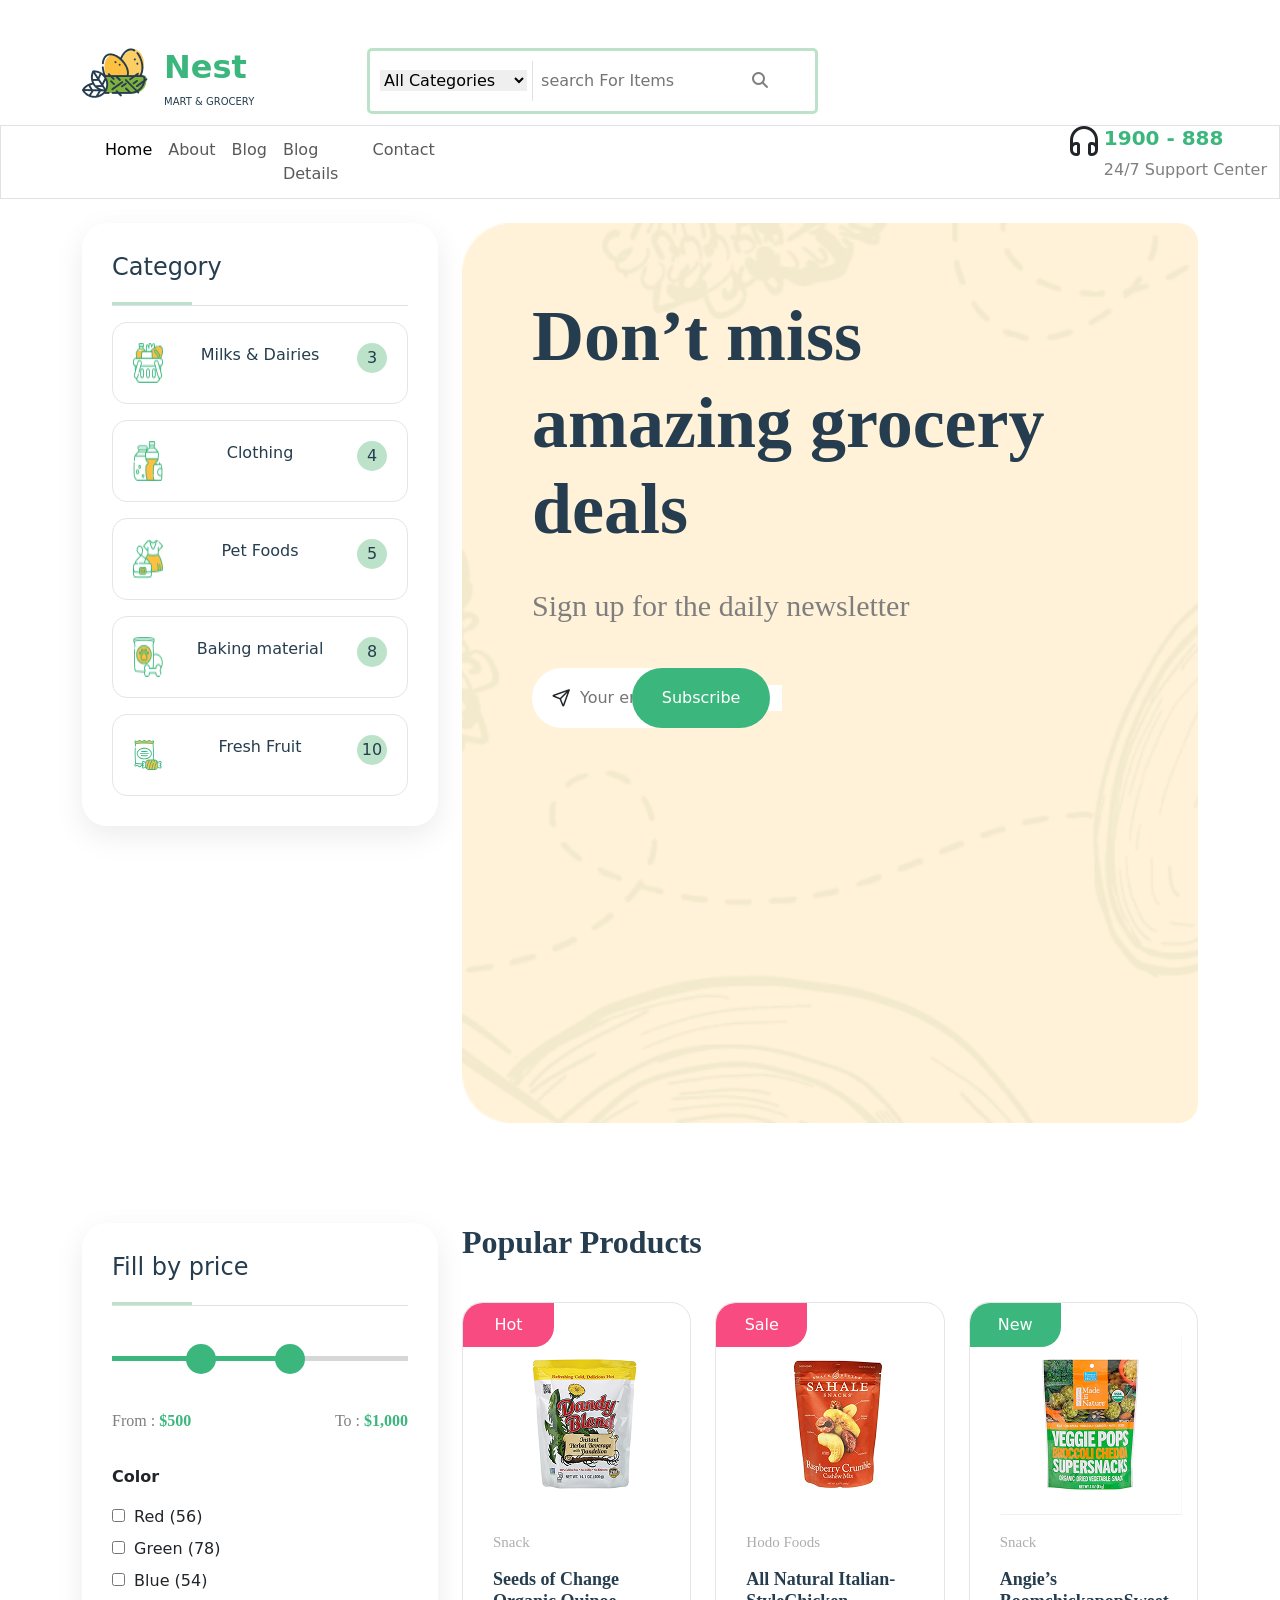
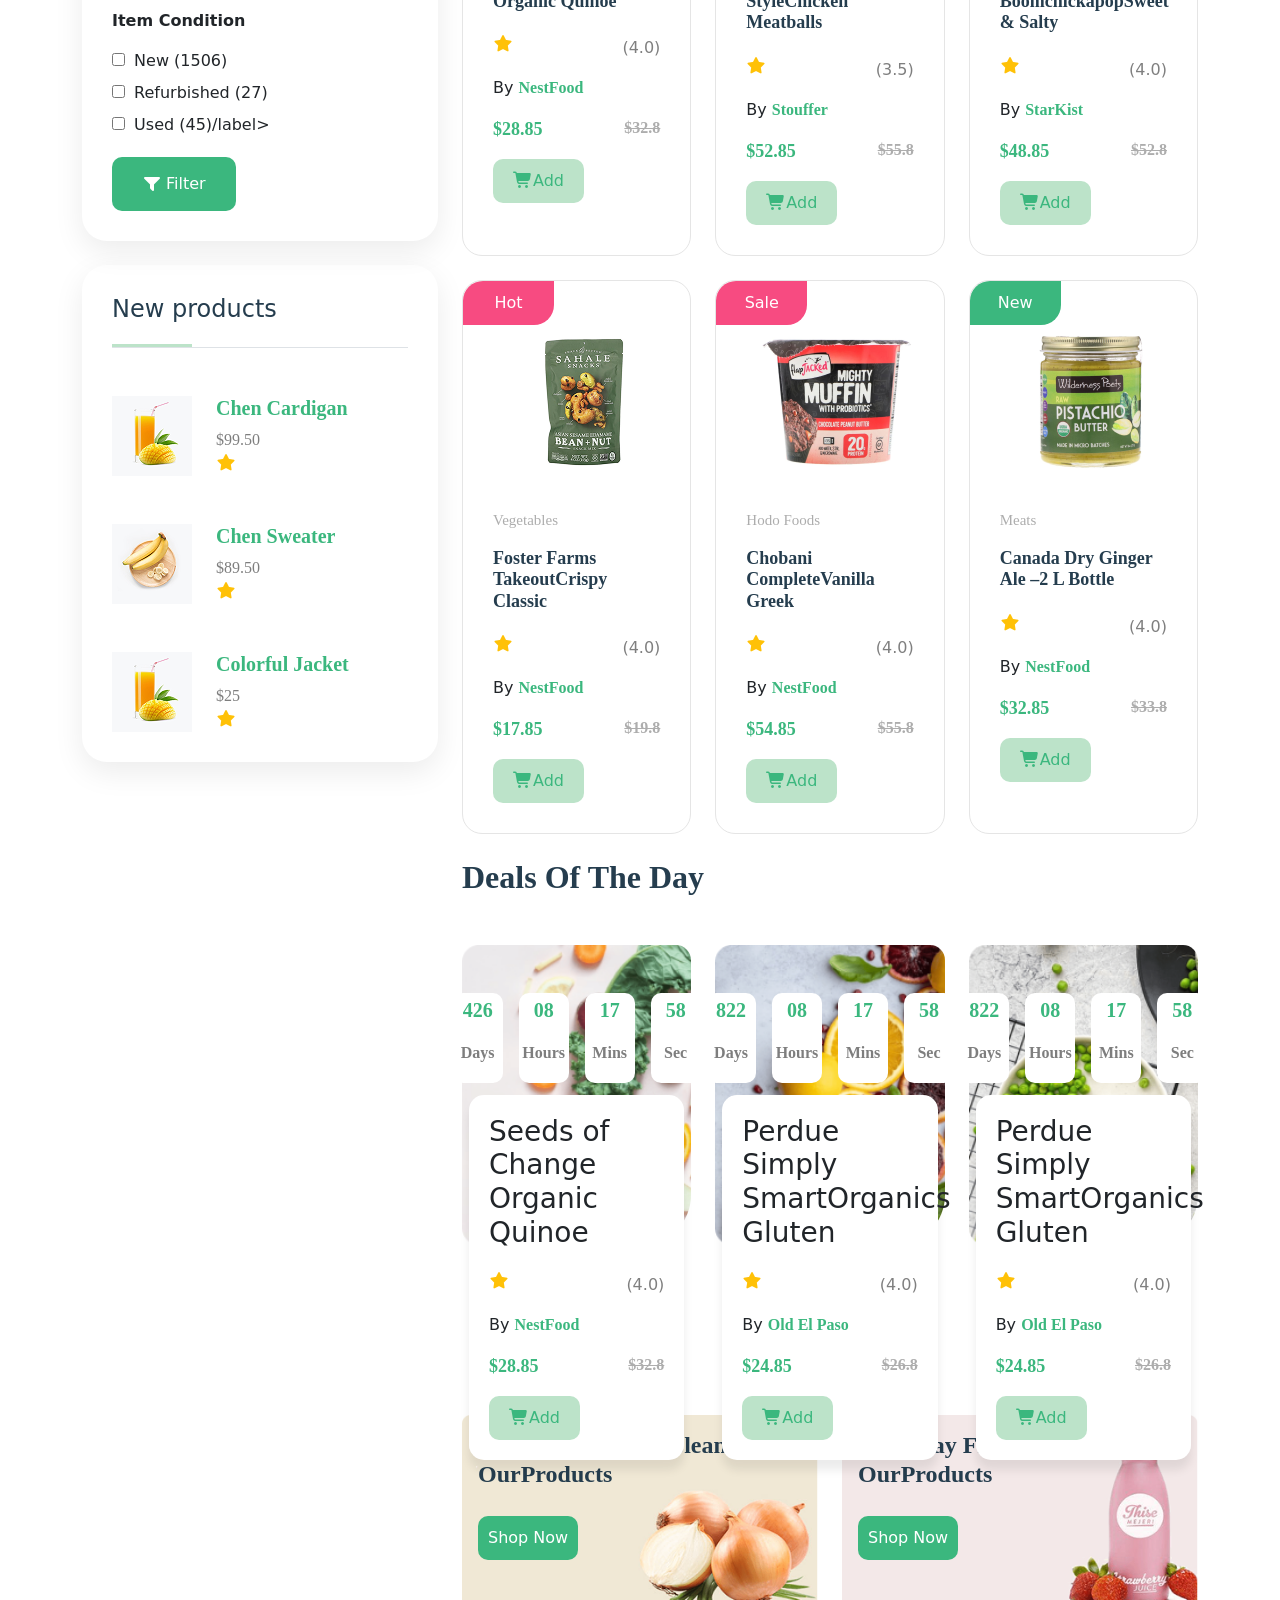
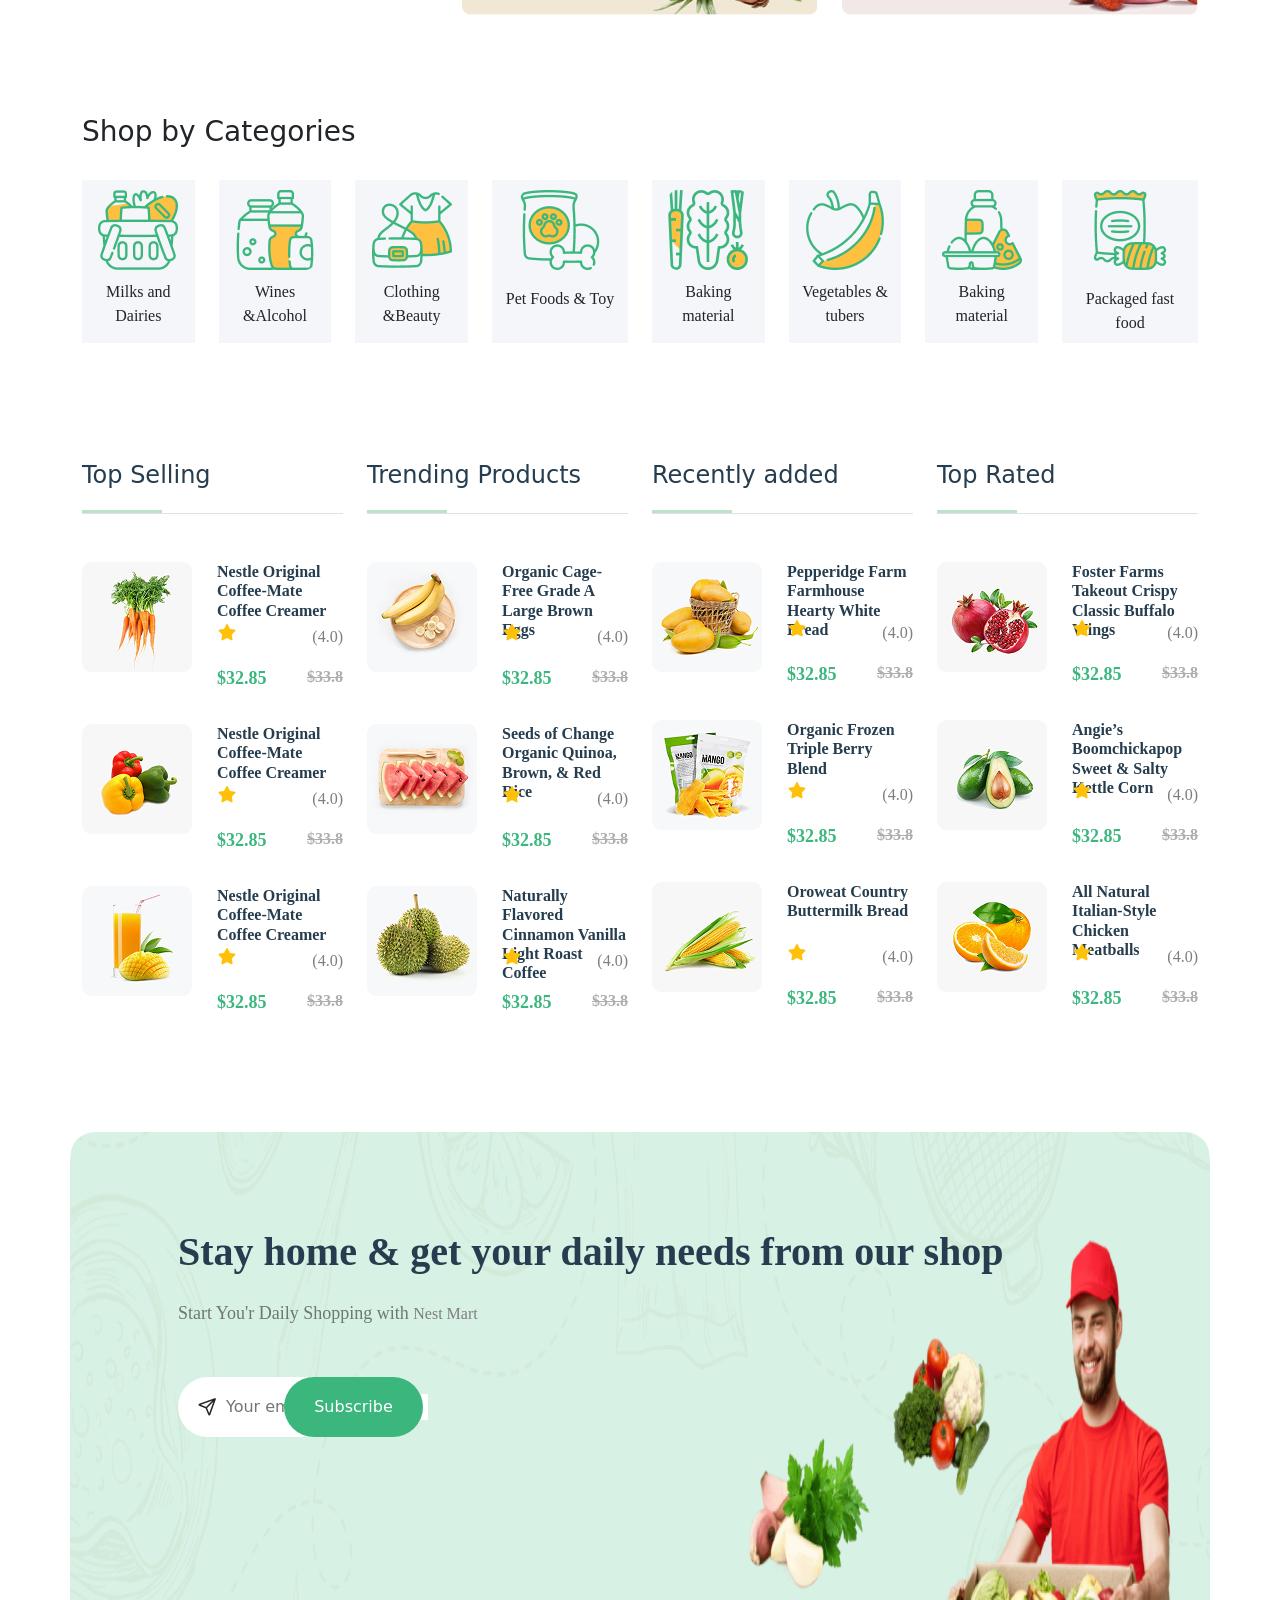
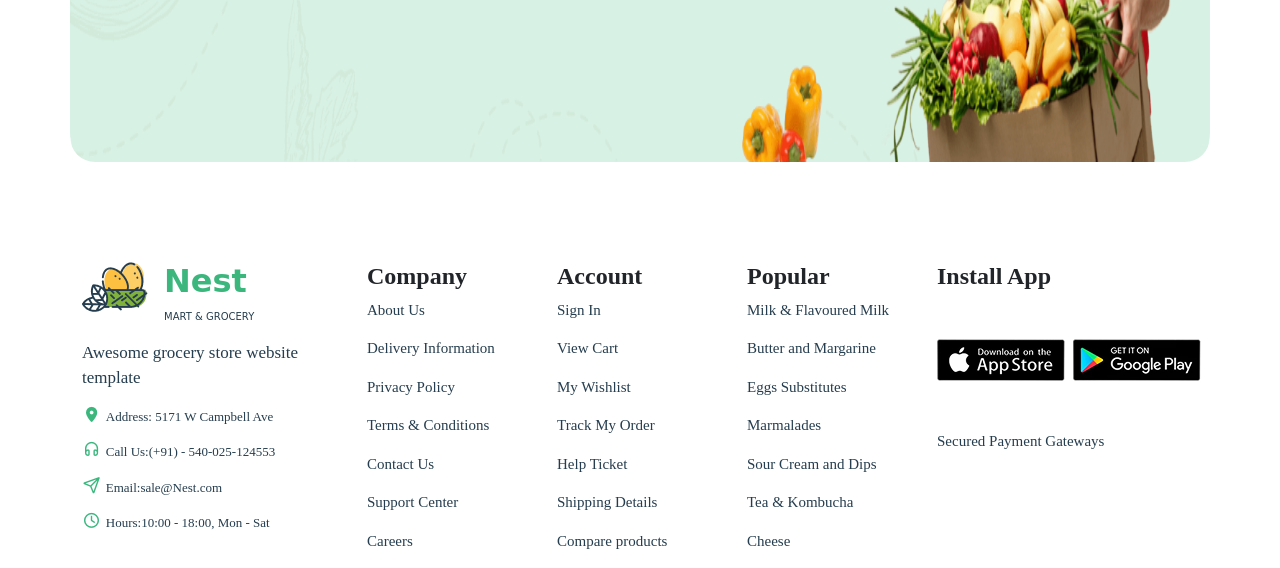
==== commit 9a4a2d3d: "update" ====
--- a/index.html
+++ b/index.html
@@ -49,7 +49,7 @@
         </div>
       </div>
       <nav class="navbar navbar-expand-lg border p-0">
-        <div class="container-fluid ms-5 ps-5 mt-4">
+        <div class="container-fluid   ms-5 ps-5 ">
           <button
             class="navbar-toggler"
             type="button"
@@ -61,7 +61,7 @@
           >
             <span class="navbar-toggler-icon"></span>
           </button>
-          <div class="collapse navbar-collapse" id="navbarNavDropdown">
+          <div class="collapse navbar-collapse " id="navbarNavDropdown">
             <ul class="navbar-nav">
               <li class="nav-item">
                 <a class="nav-link active" aria-current="page" href="#" id="Home">Home</a>
--- a/CSS/style.css
+++ b/CSS/style.css
@@ -636,6 +636,9 @@
   -ms-border-radius: 10px;
   -o-border-radius: 10px;
 }
+.bg-Blog{
+  min-height: max-content;
+}
 .icons{
   color: #7E7E7E;
 }
@@ -731,7 +734,7 @@
   width: 100%;
 }
 .width1{
-  width: 130%;
+  width: 140%;
   
 }
 
@@ -764,6 +767,10 @@
   .m{
     margin-top: 20px;
   }
+  .ms-sm{
+    margin-left: 0 !important;
+    padding-left: 0 !important;
+  }
 }
 
 @media (min-width: 576px) and (max-width: 767px) {
